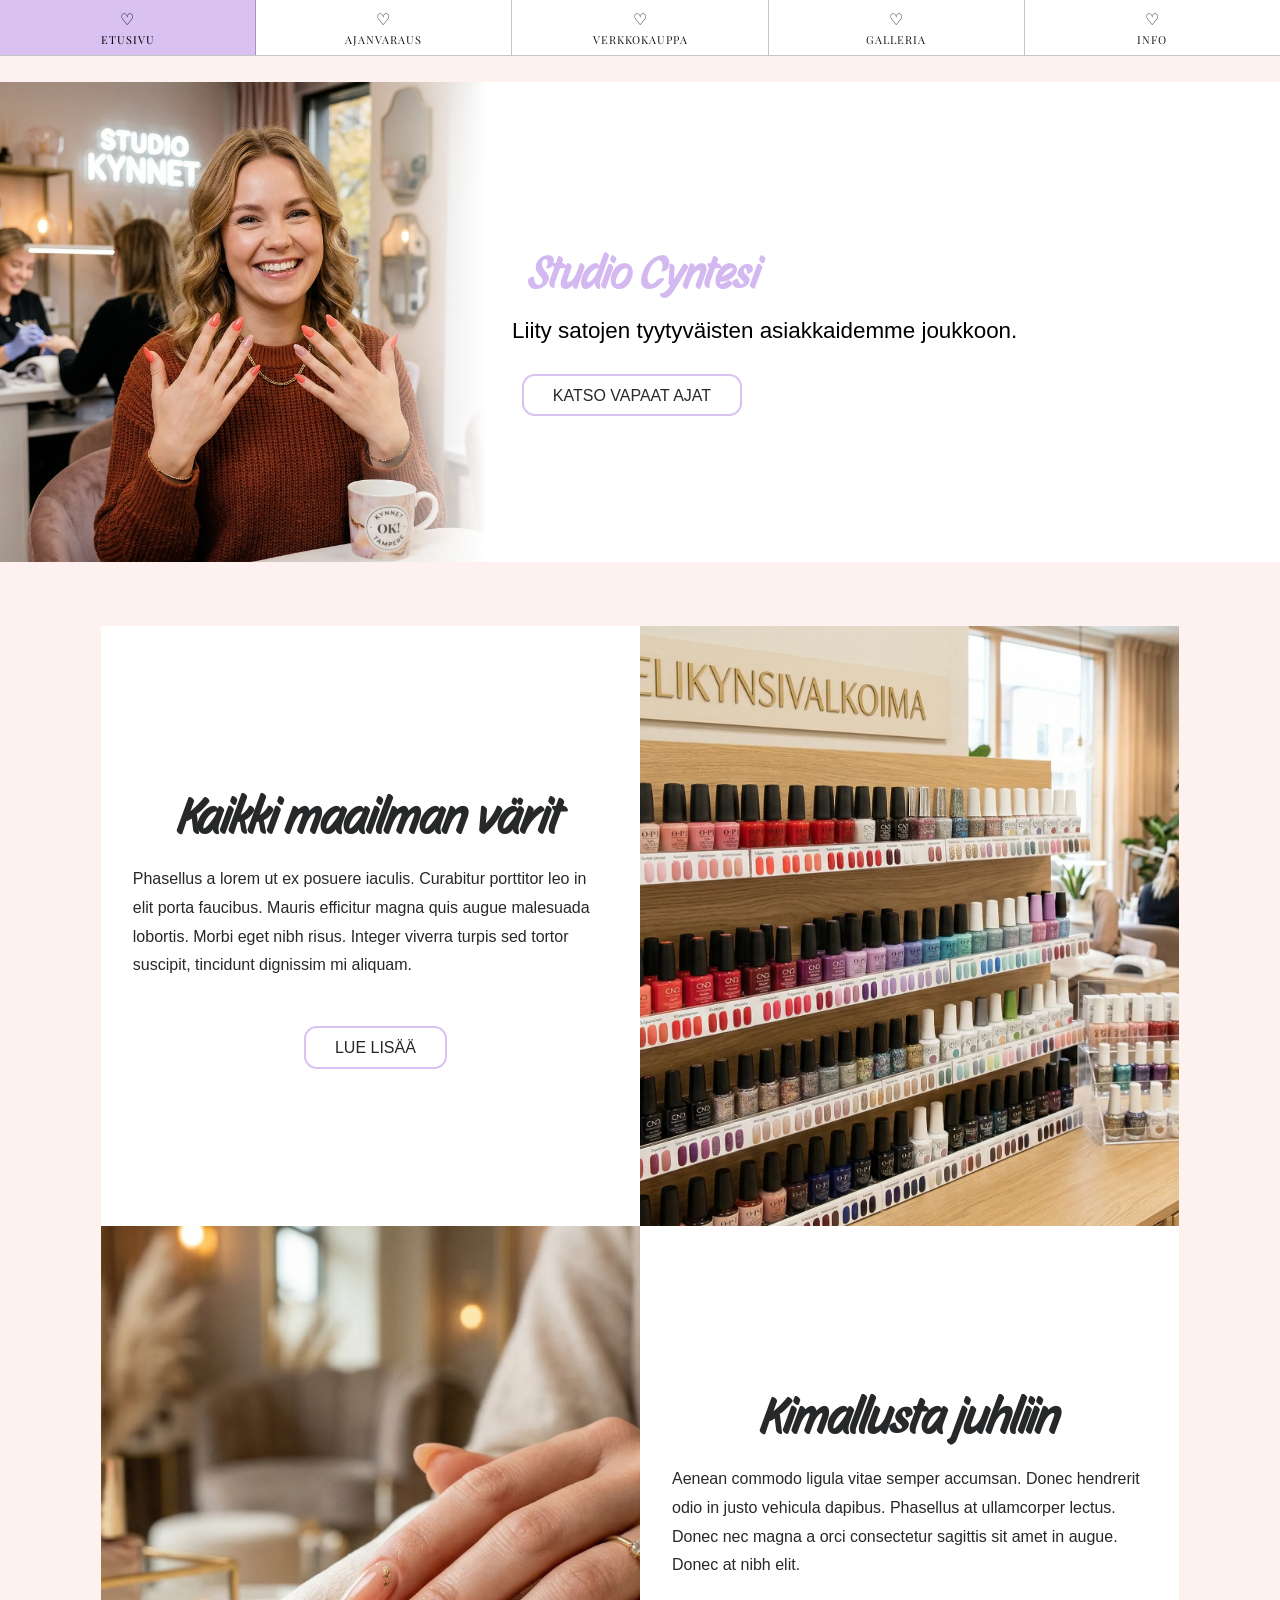
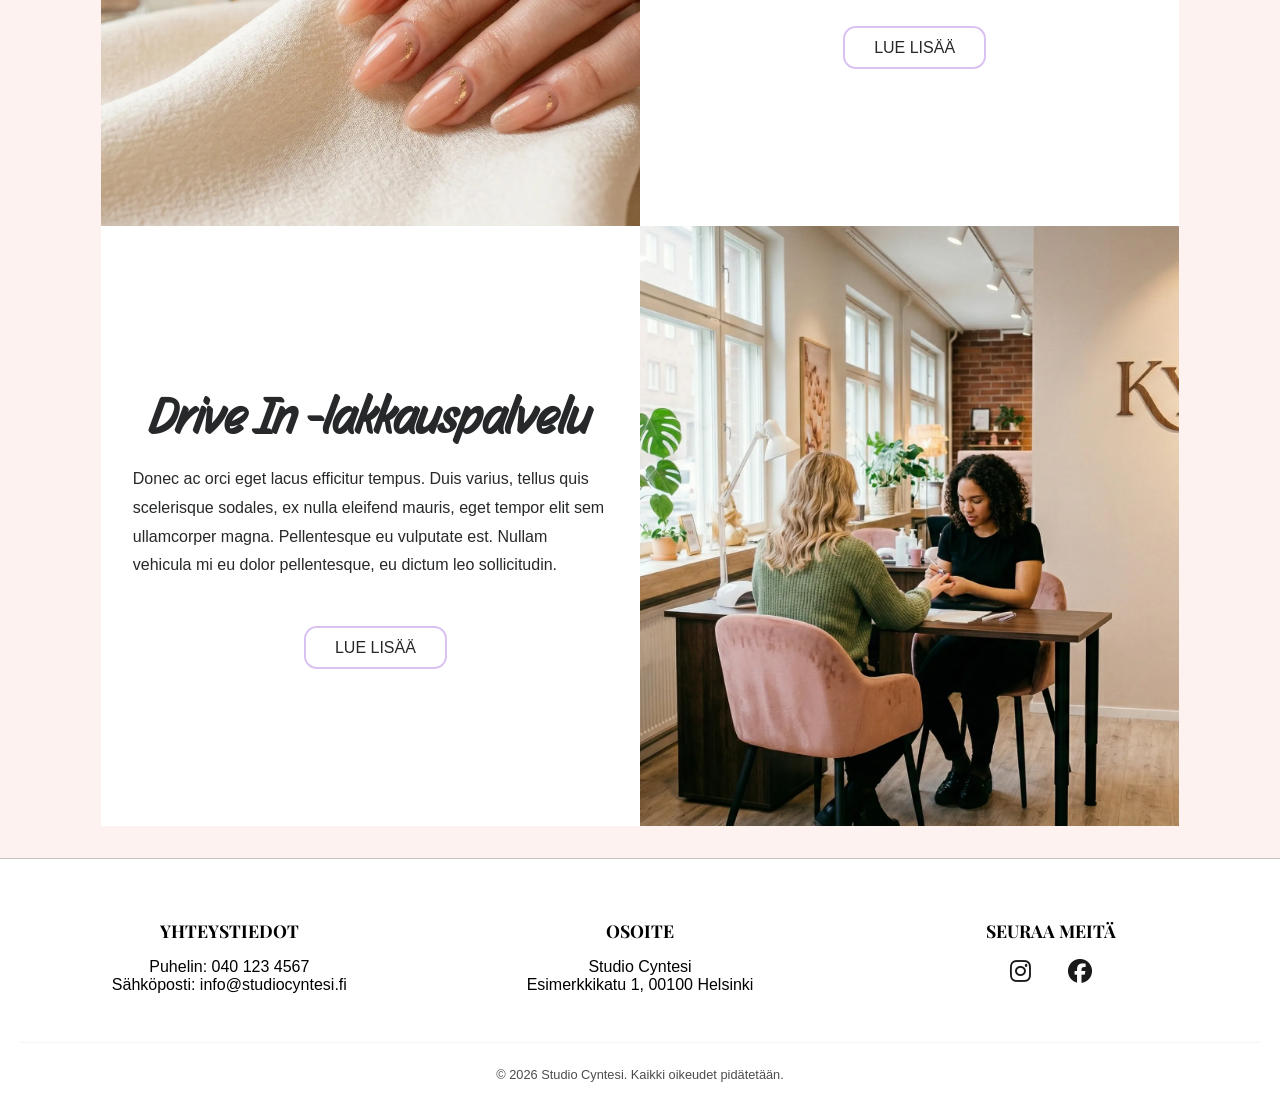
==== index.html @ 4a41b0d2 "Poistettu cta_nappi duplikaattina luelisaanapille" ====
<!DOCTYPE html>
<html lang="fi">
    <head>
        <meta charset="UTF-8">
        <meta name="viewport" content="width=device-width, initial-scale=1.0">
        <title>Title tähän</title>
        <meta name="description" content="Sisältökuvaus sivusta tähän hakukonetuloksia varten.">
        <link rel="stylesheet" href="CSS/Tyyli.css">
        <link rel="stylesheet" href="https://fonts.googleapis.com/css?family=Story+Script">
        <link href="https://fonts.googleapis.com/css2?family=Playfair+Display:wght@400;700&display=swap" rel="stylesheet">
        <link rel="stylesheet" href="https://cdnjs.cloudflare.com/ajax/libs/font-awesome/6.5.1/css/all.min.css">
    </head>

    <body>
        <header>
            <nav class="navbar">
                <a href="index.html" class="nav-item active">
                    <span class="icon">♡</span>
                    <span class="text">Etusivu</span>
                </a>
                <a href="HTML/ajanvaraus.html" class="nav-item">
                    <span class="icon">♡</span>
                    <span class="text">Ajanvaraus</span>
                </a>
                <a href="HTML/verkkokauppa.html" class="nav-item">
                    <span class="icon">♡</span>
                    <span class="text">Verkkokauppa</span>
                </a>
                <a href="HTML/galleria.html" class="nav-item">
                    <span class="icon">♡</span>
                    <span class="text">Galleria</span>
                </a>
                <a href="HTML/useinkysyttyä.html" class="nav-item">
                    <span class="icon">♡</span>
                    <span class="text">Info</span>
                </a>
            </nav>
        </header>

        <main>
            <section class="hero">
                <div class="hero_kuva">
                    <img src="Kuvat/Etusivu/testikuva.webp" alt="Kuvan tekstiselite tähän.">
                </div>
                <div class="hero_teksti">
                    <h1 class="h1_hero">Studio Cyntesi</h1>
                    <p class="p_hero">Liity satojen tyytyväisten asiakkaidemme joukkoon.</p>
                    <a href="#" class="luelisaa_nappi">Katso vapaat ajat</a>
                </div>
            </section>

            <div class="sisalto_kehys">
                <section class="ristikko">
                    <div class="ristikko_kuva">
                        <img src="Kuvat/Etusivu/testikuva3.webp" alt="Kuvan seliteteksti tähän.">
                    </div>
                    <div class="ristikko_teksti">
                        <h2 class="h2_ristikko">Kaikki maailman värit</h2>
                        <p class="p_ristikko">Phasellus a lorem ut ex posuere iaculis. Curabitur porttitor leo in elit porta faucibus.
                            Mauris efficitur magna quis augue malesuada lobortis. Morbi eget nibh risus.
                            Integer viverra turpis sed tortor suscipit, tincidunt dignissim mi aliquam.</p>
                        <a href="#" class="luelisaa_nappi">Lue lisää</a>
                    </div>
                    <div class="ristikko_kuva">
                        <img src="Kuvat/Etusivu/testikuva2.webp" alt="Kuvan seliteteksti tähän.">
                    </div>
                    <div class="ristikko_teksti">
                        <h2 class="h2_ristikko">Kimallusta juhliin</h2>
                        <p class="p_ristikko">Aenean commodo ligula vitae semper accumsan. Donec hendrerit odio in justo vehicula dapibus.
                            Phasellus at ullamcorper lectus. Donec nec magna a orci consectetur sagittis sit amet in augue. Donec at nibh elit.</p>
                        <a href="#" class="luelisaa_nappi">Lue lisää</a>
                    </div>
                    <div class="ristikko_kuva">
                        <img src="Kuvat/Etusivu/testikuva4.webp" alt="Kuvan seliteteksti tähän.">
                    </div>
                    <div class="ristikko_teksti">
                        <h2 class="h2_ristikko">Drive In -lakkauspalvelu</h2>
                        <p class="p_ristikko">Donec ac orci eget lacus efficitur tempus.
                            Duis varius, tellus quis scelerisque sodales, ex nulla eleifend mauris, eget tempor elit sem ullamcorper magna.
                            Pellentesque eu vulputate est. Nullam vehicula mi eu dolor pellentesque, eu dictum leo sollicitudin.</p>
                        <a href="#" class="luelisaa_nappi">Lue lisää</a>
                    </div>
                </section>
            </div>
        </main>

            <footer>
                    <div class="footer-container">
                <div class="footer-section">
                    <h3>Yhteystiedot</h3>
                    <p>Puhelin: 040 123 4567</p>
                    <p>Sähköposti: info@studiocyntesi.fi</p>
                </div>
        
                <div class="footer-section">
                    <h3>Osoite</h3>
                    <p>Studio Cyntesi</p>
                    <p>Esimerkkikatu 1, 00100 Helsinki</p>
                </div>

                <div class="footer-section">
                    <h3>Seuraa meitä</h3>
                    <div class="social-links">
    <a href="#" target="_blank" aria-label="Instagram">
        <i class="fa-brands fa-instagram"></i>
    </a>
    <a href="#" target="_blank" aria-label="Facebook">
        <i class="fa-brands fa-facebook"></i>
    </a>
</div>
                </div>
            </div>

            <div class="footer-bottom">
                <p>&copy; 2026 Studio Cyntesi. Kaikki oikeudet pidätetään.</p>
           </div>
            
        </footer>
    </body>
</html>
---- CSS/Tyyli.css ----
* {
    margin: 0;
    padding: 0;
    box-sizing: border-box;
}

body {
    display: grid;
    grid-template-columns: 1fr;
    grid-template-rows: auto 1fr auto;
    grid-template-areas:
        "header"
        "main"
        "footer";
    min-height: 100vh;
    font-family: 'Montserrat', sans-serif; /* Perusfontti */
    background-color: var(--taustavari);
    padding-top: 50px;
}

header {
    grid-area: header;
    position: fixed;
    top: 0;
    left: 0;
    width: 100%;
    z-index: 1000;
}

a {
    text-decoration: none; 
    color: inherit;        
}


/*  ############### NAVBAR ############## */

.navbar {
    display: flex;          
    width: 100%;            
    background-color: #fff; /*tausta ehkä valkoseks että korostuu violetti?*/
    border-bottom: 1px solid #0000003b;
}

.nav-item {
    flex: 1;                /* jokaine lohko yhtä leveä */
    display: flex;
    flex-direction: column; 
    align-items: center;
    justify-content: center;
    padding: 8px 0; /* pienennetty paddingia 15->8 */
    text-decoration: none;
    color: var(--tekstivari);
    border-right: 1px solid #0000003b; /* pystyviiva */
    font-family: 'Playfair Display', serif; /* fontti */
    text-transform: uppercase;
    font-size: 11px; /* pienee fontti 12->11 */
    letter-spacing: 1px;
    transition: 0.3s;
}

.nav-item:last-child {
    border-right: none;
}

/* Aktiivi tila (violetti blokki) */
.nav-item.active {
    background-color: #d4b9f0e1;
    color: #000;
}

.nav-item .icon {
    font-size: 16px; /* 18->16 */
    margin-bottom: 3px; /* 5->3 */
}

/* Hover-efekti hiirelle tummempi väri */
.nav-item:hover:not(.active) {
    background-color: var(--hover-vari);
    letter-spacing: 2px;
}
/* Klikkausefekti */
.nav-item:active {
    transform: scale(0.98);    
}

/* ############ NAVBARIN CSS PÄÄTTYY */


/* --- YLEISET --- */
:root {
  --taustavari: #FDF2F0;
  --tekstivari: #1A1A1A;
  --korostus: #FFC0CB;
  --asiakas-violetti: #D4B9F0; /* Valitun kohdan väri */
  --asiakas-pinkki: #F274D1;   /* pinkki värikoodi */
  --hover-vari: #f5e1de;
}

main {
    grid-area: main;
    display: grid;
    grid-template-columns: 1fr min(35rem, 100%) 1fr;
    justify-items: center;
}

.hero {
    grid-column: 1 / -1;
    width: 100%;
    display: flex;
    align-items: stretch;
    justify-content: center;
    background-color: white;
    margin-top: 2rem;
    margin-bottom: 2rem;
    min-height: 30rem;
}

.hero_kuva {
    width: 40%;
}

.hero_kuva img {
    width: 100%;
    height: 100%;
    object-fit: cover;
    display: block;
    -webkit-mask-image: linear-gradient(to right, black 70%, transparent 95%);
    mask-image: linear-gradient(to right, black 70%, transparent 95%);
}

.hero_teksti {
    display: flex;
    flex-direction: column;
    justify-content: center;
    align-items: flex-start;
    width: 60%;
}

.h1_hero {
    font-family: "Story Script", sans-serif;
    padding: 1rem;
    font-size: 2.8rem;
    color: #D4B9F0;
}

.p_hero {
    font-family: 'Inter', sans-serif;
    font-size: 1.4rem;
}

.sisalto_kehys {
    grid-column: 2;
    padding: 2rem 1.3rem;
}

.ristikko {
    display: grid;
    grid-template-columns: 1fr;
    grid-auto-rows: auto;
    min-height: 100vh;
}

.ristikko_kuva {
    flex: 1;
    position: relative;
    overflow: hidden;
    height: 300px;
}

.ristikko_kuva img {
    position: absolute;
    width: 100%;
    height: 100%;
    object-fit: cover;
}

.ristikko_teksti {
    display: flex;
    flex-direction: column;  
    justify-content: center;  
    align-items: center;
    background-color: white;
    color: rgb(38, 40, 41);
    padding: 2rem;
    gap: 1rem;
    height: auto;
    min-height: 200px;
    margin-bottom: 3rem;
}

.ristikko_teksti:last-child {
    margin-bottom: 0;
}

.luelisaa_nappi {
    position: relative;
    display: inline-block;
    padding-left: 1.8rem;
    padding-right: 1.8rem;
    padding-top: 0.7rem;
    padding-bottom: 0.6rem;
    font-family: 'Inter', sans-serif;
    font-size: 1rem;
    color: rgb(38, 40, 41);
    text-decoration: none;
    text-transform: uppercase;
    border: 2px solid #d4b9f0e1;
    background: transparent;
    overflow: hidden;
    transition: color 0.4s ease;
    z-index: 1;
    margin-top: 30px;
    margin-left: 10px;
    max-width: 100%;     
    text-align: center;    
    box-sizing: border-box;
    border-radius: 0.8rem;
}

.luelisaa_nappi::before {
    content: '';
    position: absolute;
    top: 0;
    left: -100%;  
    width: 100%;
    height: 100%;
    background-color: #d4b9f0e1;
    transition: left 0.4s ease;
    z-index: -1;
}

.luelisaa_nappi:hover {
    color: #fff;
}

.luelisaa_nappi:hover::before {
    left: 0;
}

.h2_ristikko {
    font-family: "Story Script", sans-serif;
    font-size: 3.2rem;
    text-align: center;
}

.p_ristikko {
    font-family: "Inter", sans-serif;
    line-height: 1.8rem;
}
/* FOOTERI */
footer {
    grid-area: footer;
    width: 100%;
    background-color: #fff;
    padding: 60px 20px 20px;
    border-top: 1px solid #0000003b;
}

.footer-container {
    display: flex;
    justify-content: space-around;
    max-width: 1200px;
    margin: 0 auto;
    flex-wrap: wrap;
    gap: 2rem;
    text-align: center;
}

.footer-section {
    flex: 1;
    min-width: 200px;
}

.footer-section h3 {
    font-family: 'Playfair Display', serif;
    margin-bottom: 1rem;
    font-size: 1.1rem;
    text-transform: uppercase;
}

.social-links a {
    margin: 0 15px;
    font-size: 1.5rem;
    color: var(--tekstivari);
    text-decoration: none;
    transition: all 0.3s ease;
}

.social-links a:hover {
    color: var(--asiakas-pinkki); 
    transform: translateY(-3px);  
}

.footer-bottom {
    text-align: center;
    margin-top: 3rem;
    padding-top: 1.5rem;
    border-top: 1px solid rgba(0,0,0,0.05);
    font-size: 0.8rem;
    opacity: 0.7;
}   
/* FOOTERI PÄÄTTYY */
@media (min-width: 750px) {

    main {
        grid-template-columns: 1fr min(70rem, 100%) 1fr;
    }

    .ristikko {
        display: grid;
        grid-template-columns: 1fr 1fr;
        grid-auto-rows: minmax(500px, auto);
    }

    .ristikko_kuva {
        height: auto;
    }

    .ristikko_teksti {
        height: 100%;
        margin-bottom: 0;
    }

    .ristikko div:nth-child(1) { order: 2; } 
    .ristikko div:nth-child(2) { order: 1; }

    .ristikko div:nth-child(3) { order: 3; } 
    .ristikko div:nth-child(4) { order: 4; }

    .ristikko div:nth-child(5) { order: 6; }
    .ristikko div:nth-child(6) { order: 5; }
}

@media (min-width: 1150px) {

    .ristikko {
        grid-auto-rows: minmax(600px, auto);
    }
}

@media (min-width: 1500px) {

    .hero {
        width: 90%;
        border-radius: 0.8rem;
    }

    .hero_kuva img {
        border-radius: 0.8rem;
    }
}
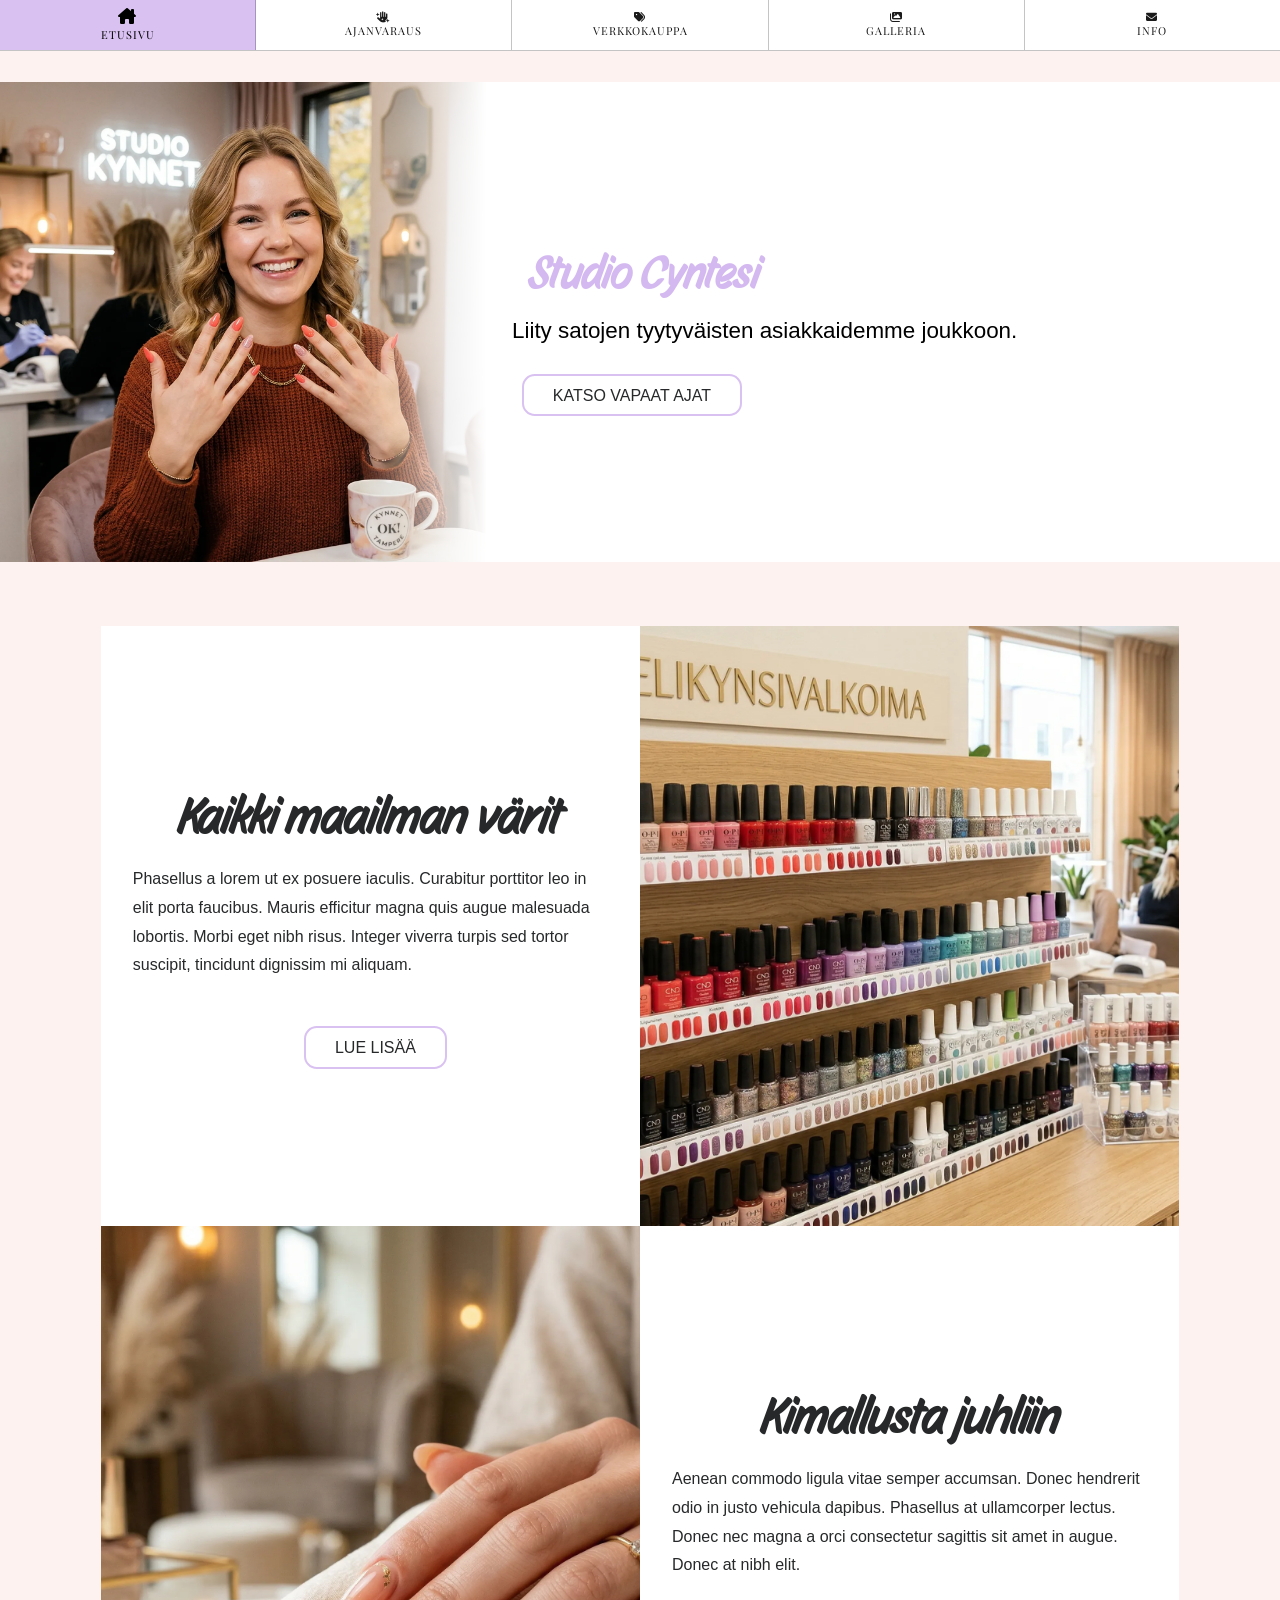
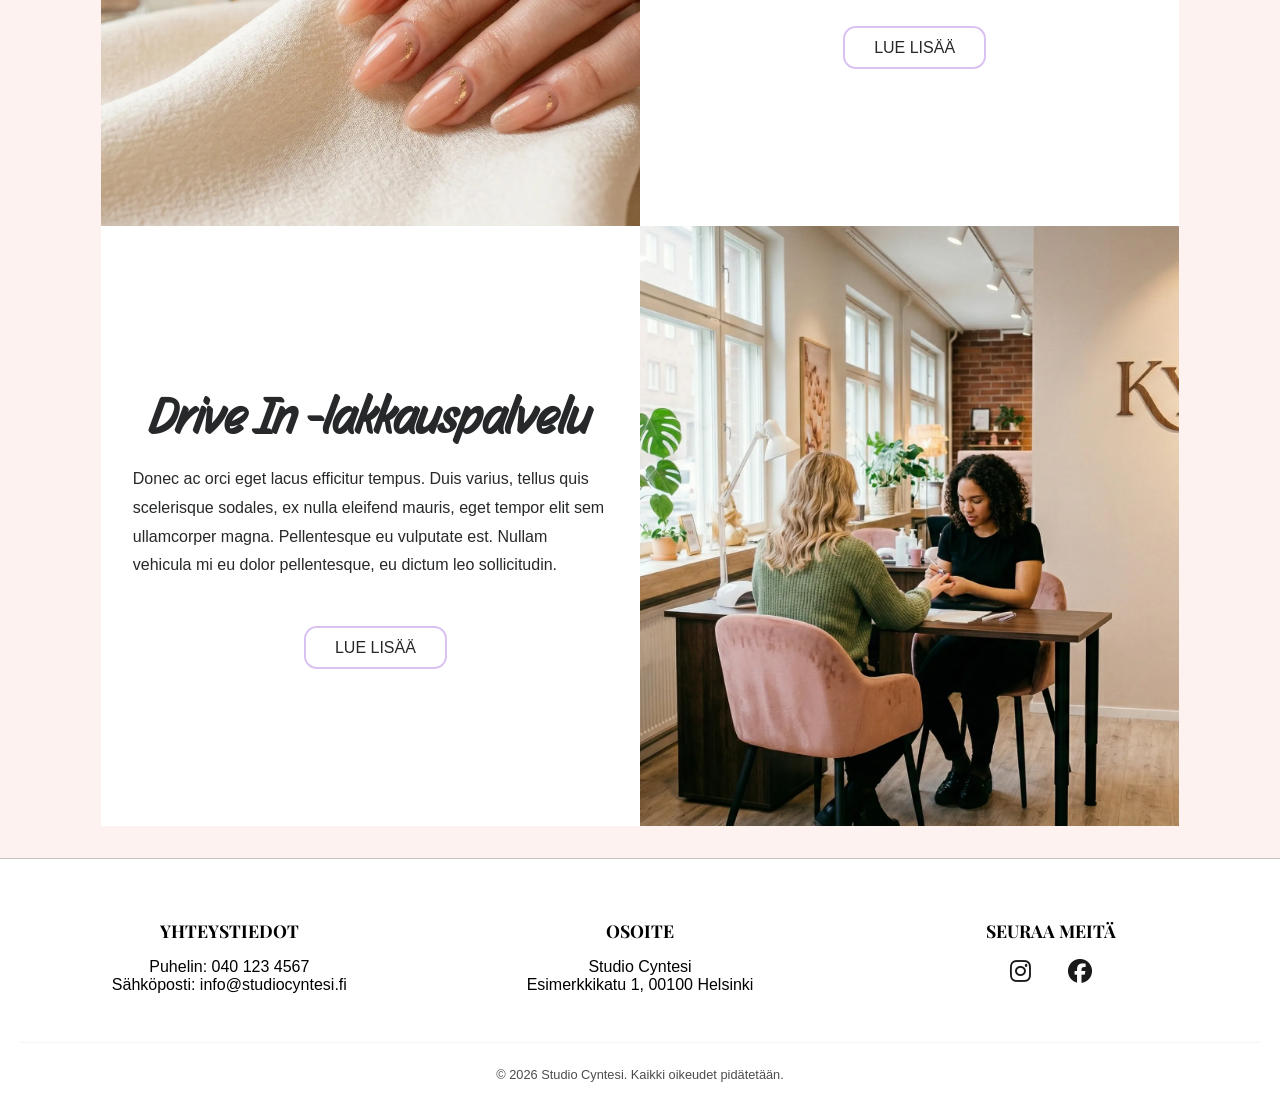
==== commit da57059e: "Navbariin uudet kuvat Haettu font-awesomesta kuvaavammat ikonit navbariin" ====
--- a/index.html
+++ b/index.html
@@ -15,23 +15,23 @@
         <header>
             <nav class="navbar">
                 <a href="index.html" class="nav-item active">
-                    <span class="icon">♡</span>
+                    <i class="fa-solid fa-house-chimney icon"></i>
                     <span class="text">Etusivu</span>
                 </a>
                 <a href="HTML/ajanvaraus.html" class="nav-item">
-                    <span class="icon">♡</span>
+                    <i class="fa-solid fa-hand-sparkles"></i>
                     <span class="text">Ajanvaraus</span>
                 </a>
                 <a href="HTML/verkkokauppa.html" class="nav-item">
-                    <span class="icon">♡</span>
+                    <i class="fa-solid fa-tags"></i>
                     <span class="text">Verkkokauppa</span>
                 </a>
                 <a href="HTML/galleria.html" class="nav-item">
-                    <span class="icon">♡</span>
+                    <i class="fa-solid fa-images"></i>
                     <span class="text">Galleria</span>
                 </a>
                 <a href="HTML/useinkysyttyä.html" class="nav-item">
-                    <span class="icon">♡</span>
+                    <i class="fa-solid fa-envelope"></i>
                     <span class="text">Info</span>
                 </a>
             </nav>
@@ -45,7 +45,7 @@
                 <div class="hero_teksti">
                     <h1 class="h1_hero">Studio Cyntesi</h1>
                     <p class="p_hero">Liity satojen tyytyväisten asiakkaidemme joukkoon.</p>
-                    <a href="#" class="luelisaa_nappi">Katso vapaat ajat</a>
+                    <a href="HTML/ajanvaraus.html" class="luelisaa_nappi">Katso vapaat ajat</a>
                 </div>
             </section>
 
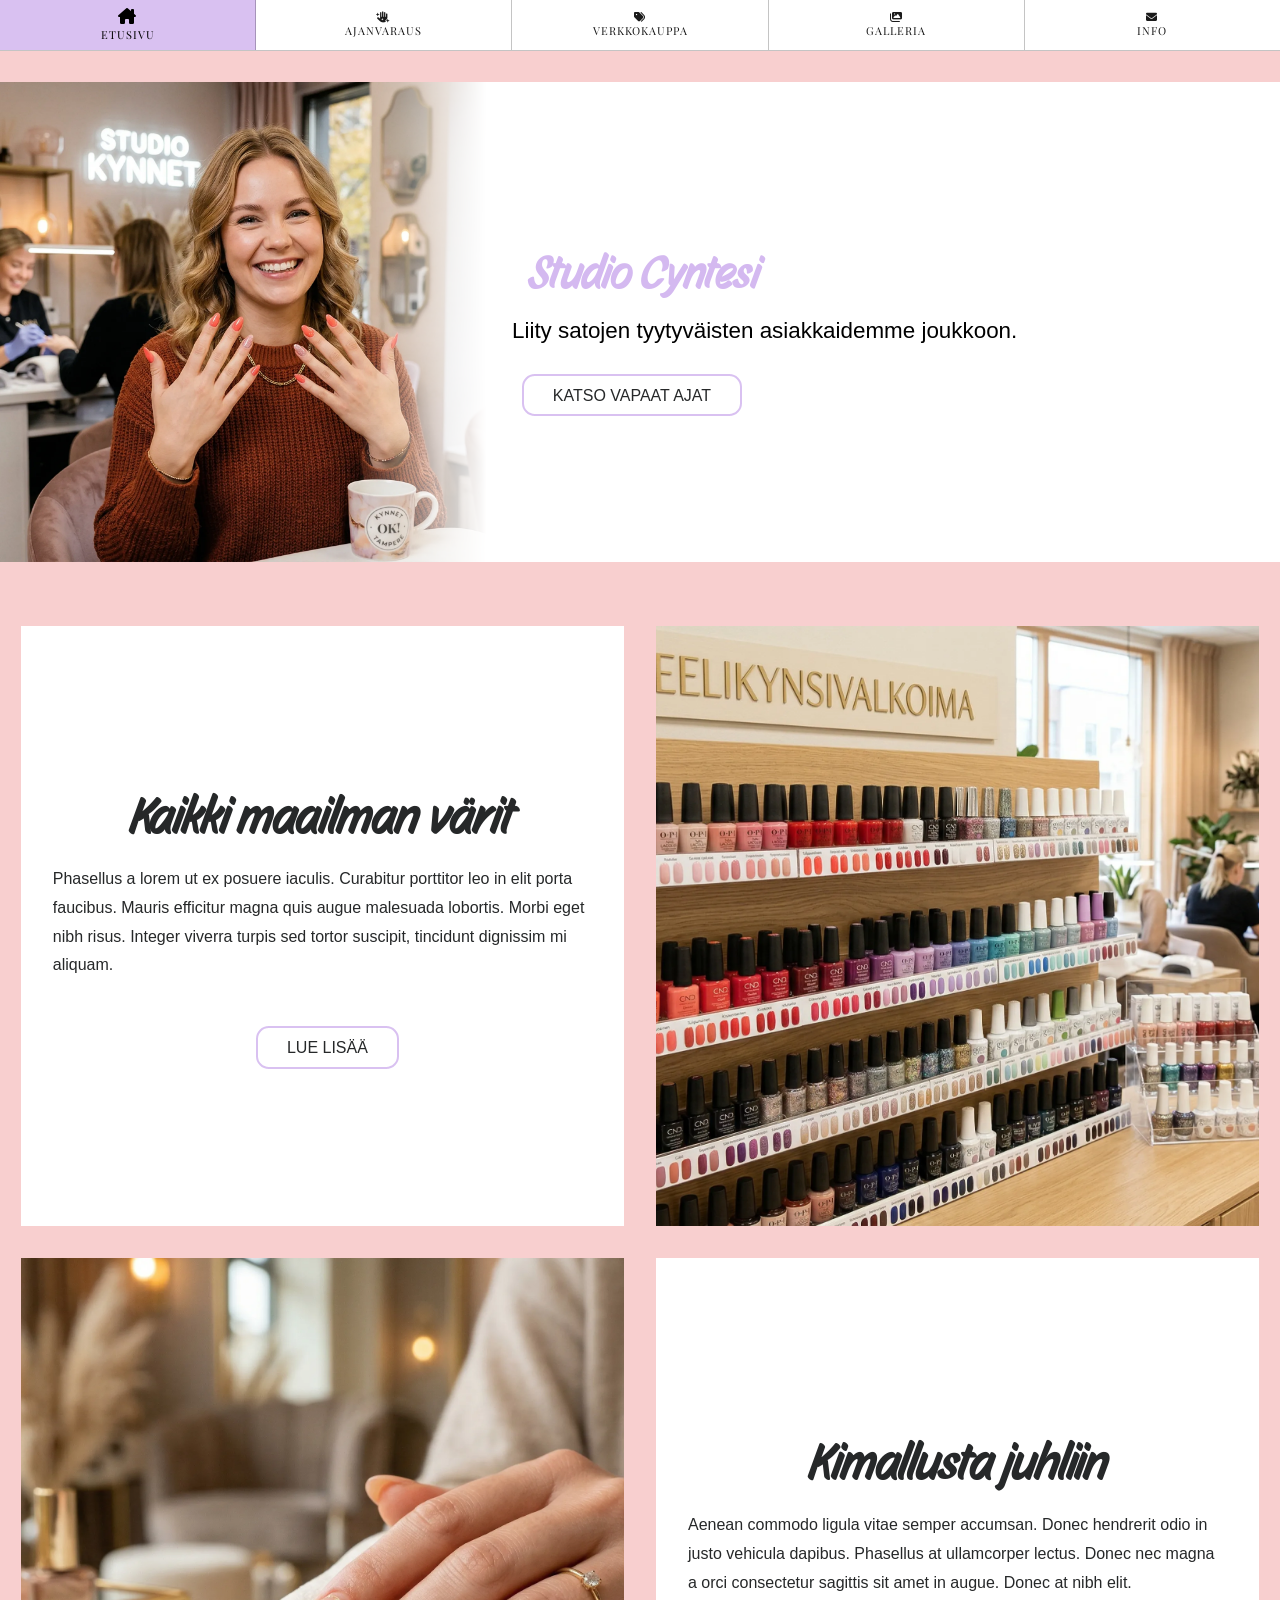
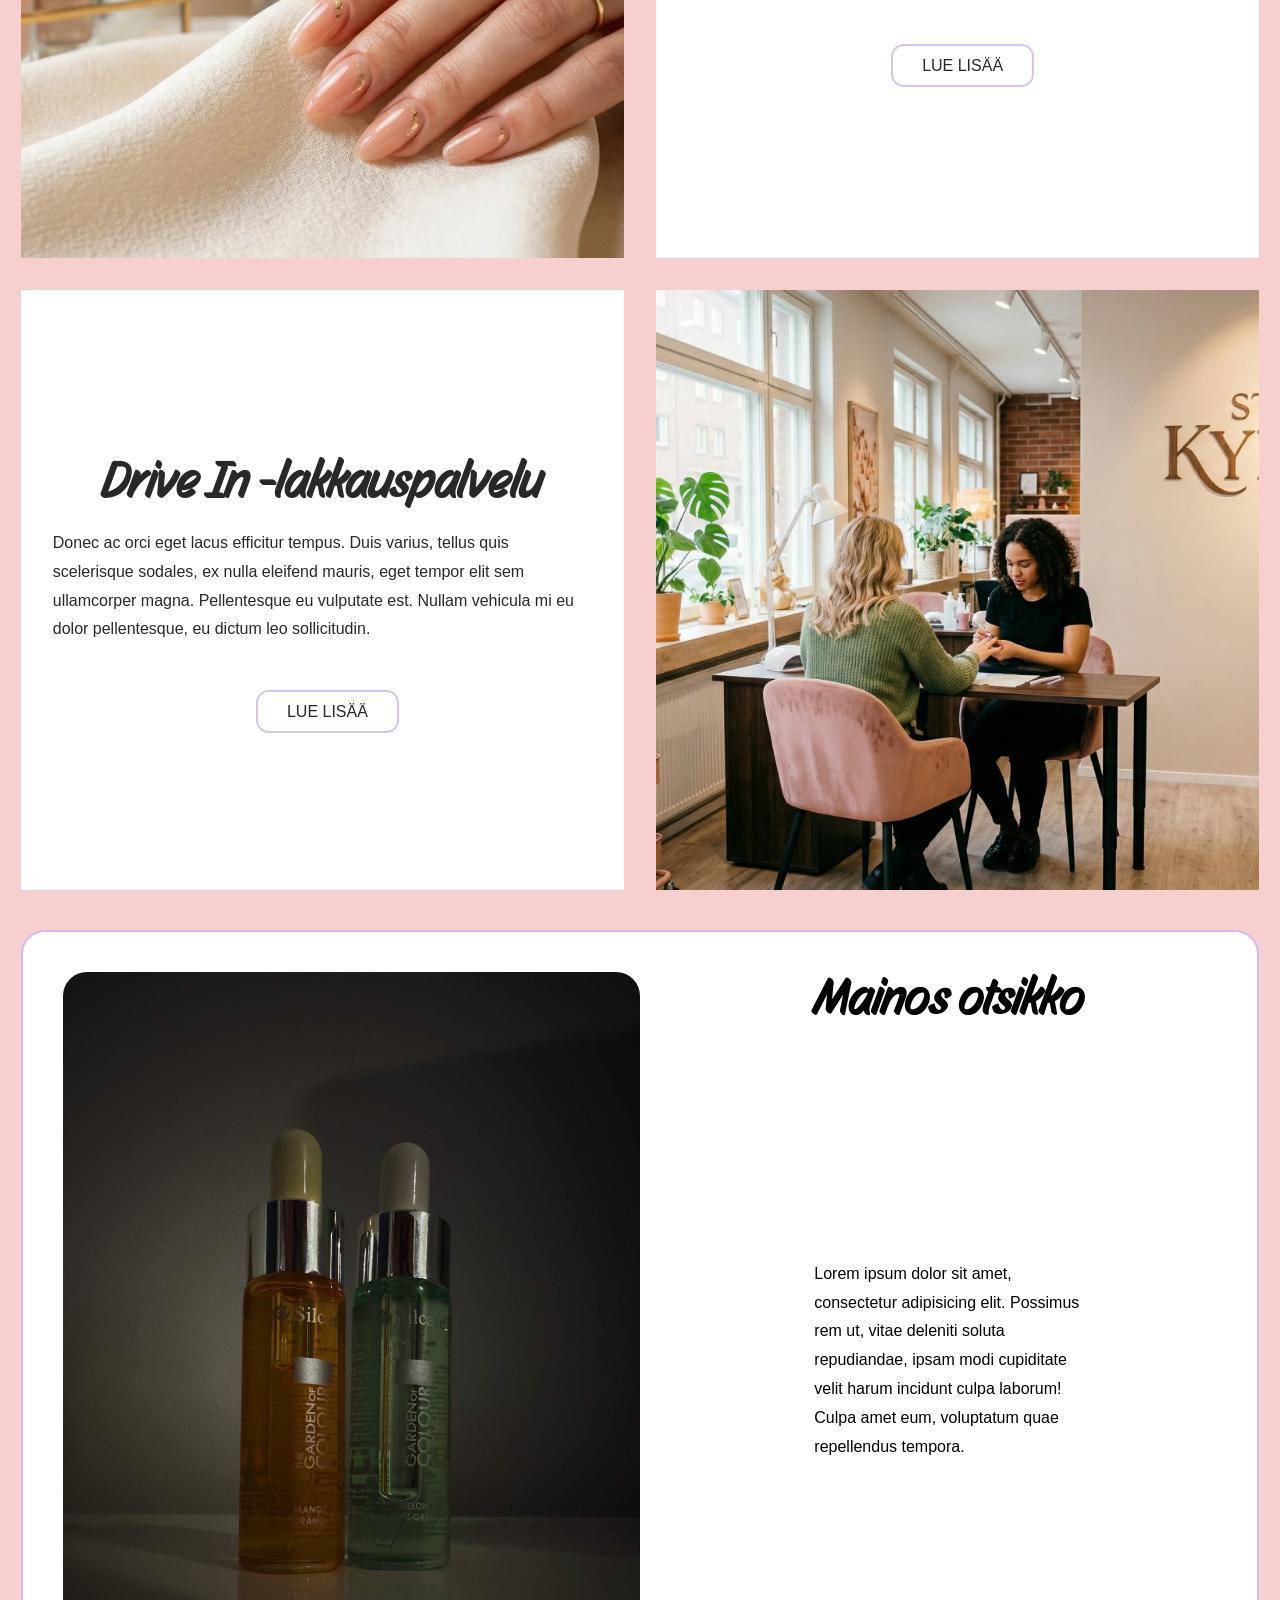
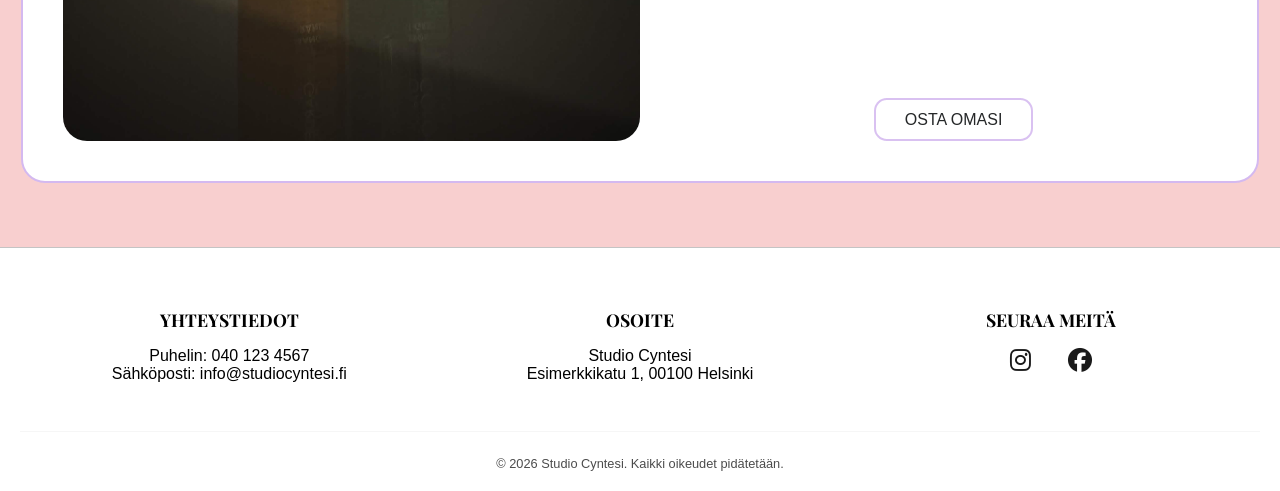
==== commit 8a0ae3ea: "Etusivun mainos alue tehty" ====
--- a/index.html
+++ b/index.html
@@ -81,6 +81,17 @@
                         <a href="#" class="luelisaa_nappi">Lue lisää</a>
                     </div>
                 </section>
+                <section class="mainos"></section>
+                <div class="mainos_kehys">
+                    <img class="mainos_kuva" src="Kuvat/Etusivu/Kynsiöljy.jpg" alt="Tarjouksessa oleva kynsiöljy">
+                    <section class="mainos_tekstit">
+                        <h2>Mainos otsikko</h2>
+                        <p>Lorem ipsum dolor sit amet, consectetur adipisicing elit. Possimus rem ut,
+                            vitae deleniti soluta repudiandae, ipsam modi cupiditate velit harum incidunt culpa laborum!
+                            Culpa amet eum, voluptatum quae repellendus tempora.</p>
+                        <button class="luelisaa_nappi">Osta omasi</button>
+                    </section>
+                </div>
             </div>
         </main>
 
--- a/CSS/Tyyli.css
+++ b/CSS/Tyyli.css
@@ -89,7 +89,7 @@
 
 /* --- YLEISET --- */
 :root {
-  --taustavari: #FDF2F0;
+  --taustavari: #f8cfcf;
   --tekstivari: #1A1A1A;
   --korostus: #FFC0CB;
   --asiakas-violetti: #D4B9F0; /* Valitun kohdan väri */
@@ -103,6 +103,9 @@
     grid-template-columns: 1fr min(35rem, 100%) 1fr;
     justify-items: center;
 }
+
+
+/* HERO osa alkaa*/
 
 .hero {
     grid-column: 1 / -1;
@@ -149,6 +152,8 @@
     font-size: 1.4rem;
 }
 
+/* HERO osa päättyy*/
+
 .sisalto_kehys {
     grid-column: 2;
     padding: 2rem 1.3rem;
@@ -158,7 +163,7 @@
     display: grid;
     grid-template-columns: 1fr;
     grid-auto-rows: auto;
-    min-height: 100vh;
+    /* min-height: 100vh; Onko tämä pakollinen? vastaus: Taitaa olla tarpeeton tuossa kohtaa :)*/
 }
 
 .ristikko_kuva {
@@ -248,6 +253,148 @@
     font-family: "Inter", sans-serif;
     line-height: 1.8rem;
 }
+
+/* Mainos osa päättyy*/
+.mainos{
+    padding: 20px;
+}
+.mainos_kehys{
+    display: flex;
+    flex-direction: row;
+    gap: 40px;
+    background-color: white;
+    padding: 40px;
+    border-radius: 24px;
+    border: 2px solid var(--asiakas-violetti);
+}
+
+.mainos_kuva{
+    height: 50%;
+    width: 50%;
+    border-radius: 24px;
+}
+
+.mainos_tekstit{
+    display: flex;
+    flex-direction: column;
+    align-items: center;
+
+}
+.mainos_tekstit h2{
+    margin-top: 0;
+    margin-bottom: 20px;
+    font-family: "Story Script", sans-serif;
+    font-size: 3.2rem;
+    line-height: 3.2rem;
+
+}
+.mainos_tekstit p{
+    margin-top: auto;
+    margin-bottom: 20px;
+    width: 50%; 
+    min-width: 250px;
+    font-family: "Inter", sans-serif;
+    line-height: 1.8rem;
+
+}
+.mainos_tekstit button{
+    margin-top: auto;
+}
+/* Mainos osa päättyy*/
+
+/* Galleria alkaa */
+
+.galleria_kortit {
+    display: grid;
+    gap: 1.5rem;
+    text-align: center;
+    grid-template-columns: repeat(1, 1fr);
+}
+
+.galleria_kortti{
+    display: flex;
+    flex-direction: column;
+    align-items: center;
+    padding:  20px;
+    border-radius: 24px;
+    border: 4px solid var(--asiakas-violetti);
+    background-color: var(--korostus);
+
+}
+
+.galleria_kortti_kuva{
+    width: 100%;
+    height: 100%; 
+    border-radius: 12px;
+}
+.galleria_kortti_valiviiva{
+    width: 60%;
+    border: none;
+    border-top: 2px solid #000;
+    margin: 20px 0;
+}
+
+.galleria_kortti_otsikko {
+    margin: 0;
+    font-size: 16px;
+    font-weight: 800;
+    text-align: center;
+    color: #000;
+}
+/* Galleria päättyy */
+
+/* Verkkokauppa alkaa */
+
+.verkkokauppa_kortit {
+    display: grid;
+    gap: 2rem;
+    grid-template-columns: repeat(1, 1fr);
+}
+
+.verkkokauppa_kortti{
+    display: flex;
+    flex-direction: column;
+    padding:  20px;
+    border-radius: 24px;
+    border: 4px solid var(--asiakas-violetti);
+    background-color: var(--korostus);
+}
+.verkkokauppa_vaaka{
+    display: flex;
+    flex-direction: row;
+}
+.verkkokauppa_kuva{
+    width: 45%;
+    height: 100%;
+    border-radius: 12px;
+}
+.verkkokauppa_jakoviiva{
+    width: 2px;
+    background-color: #333; 
+    margin: 0 20px;
+    flex-shrink:0;
+    height:60%;
+    align-self: center;
+
+}
+.verkkokauppa_tuotekuvaus{
+    display: flex;
+    flex-direction: column;
+    align-items: center;
+    justify-content: center;
+}
+.verkkokauppa_tuotekuvaus h2 {
+    margin-bottom: 10px; /* Tilaa otsikoiden alle */
+}
+.verkkokauppa_tuotekuvaus h3 {
+    margin-bottom: 20px; /* Tilaa otsikoiden alle */
+}
+.verkkokauppa_tuotekuvaus p {
+    margin-top: 5px; /* Hienosäätöä tekstin yläpuolelle */
+}
+/* Verkkokauppa päättyy */
+
+
 /* FOOTERI */
 footer {
     grid-area: footer;
@@ -255,6 +402,7 @@
     background-color: #fff;
     padding: 60px 20px 20px;
     border-top: 1px solid #0000003b;
+    margin-top: 2rem;
 }
 
 .footer-container {
@@ -301,16 +449,19 @@
     opacity: 0.7;
 }   
 /* FOOTERI PÄÄTTYY */
+
+
 @media (min-width: 750px) {
 
     main {
-        grid-template-columns: 1fr min(70rem, 100%) 1fr;
+        grid-template-columns: 1fr min(80rem, 100%) 1fr;
     }
 
     .ristikko {
         display: grid;
         grid-template-columns: 1fr 1fr;
         grid-auto-rows: minmax(500px, auto);
+        gap: 2rem;
     }
 
     .ristikko_kuva {
@@ -330,12 +481,24 @@
 
     .ristikko div:nth-child(5) { order: 6; }
     .ristikko div:nth-child(6) { order: 5; }
+
+    .galleria_kortit {
+        grid-template-columns: repeat(2, 1fr);
+    }
+
+    .verkkokauppa_kortit {
+        grid-template-columns: repeat(2, 1fr);
+    }
 }
 
 @media (min-width: 1150px) {
 
     .ristikko {
         grid-auto-rows: minmax(600px, auto);
+    }
+
+    .galleria_kortit {
+        grid-template-columns: repeat(3, 1fr);
     }
 }
 
@@ -350,3 +513,164 @@
         border-radius: 0.8rem;
     }
 }
+
+
+/* ajanvaraussivu alkaa */
+
+.hero-booking, .saannot-osio, .hinnasto-wrapper {
+    grid-column: 1 / -1; 
+    width: 100%;
+    display: flex;
+    flex-direction: column;
+    align-items: center;
+    margin-top: 3rem;
+}
+
+/* sääntöosio */
+.saannot-container {
+    display: flex; 
+    justify-content: center;
+    align-items: stretch;
+    gap: 2rem;
+    max-width: 1100px;
+    width: 90%;
+    margin: 2rem auto;
+    background: white;
+    padding: 3rem;
+    border-radius: 1rem;
+    box-shadow: 0 5px 15px rgba(0,0,0,0.05);
+}
+
+.saanto-sarake {
+    flex: 1;
+    text-align: center;
+}
+
+.saanto-sarake h3 {
+    font-family: 'Playfair Display', serif;
+    margin-bottom: 1rem;
+    color: var(--tekstivari);
+}
+
+/* pystytolpat sääntöihin */
+.pystyviiva {
+    width: 1px;
+    background-color: rgba(0, 0, 0, 0.1);
+    margin: 0 10px;
+}
+
+.hero-booking-card {
+    display: flex;
+    background: white;
+    max-width: 1100px;
+    width: 90%;
+    border-radius: 1rem;
+    overflow: hidden;
+    box-shadow: 0 10px 30px rgba(0,0,0,0.05);
+}
+
+.hero-booking-image {
+    flex: 1;
+    min-height: 400px;
+}
+
+.hero-booking-image img {
+    width: 100%;
+    height: 100%;
+    object-fit: cover;
+}
+
+.hero-booking-text {
+    flex: 1.2;
+    padding: 4rem;
+    display: flex;
+    flex-direction: column;
+    justify-content: center;
+    text-align: left;
+}
+
+.hero-booking-text h1 {
+    font-family: 'Playfair Display', serif;
+    font-size: 3rem;
+    margin-bottom: 1.5rem;
+}
+
+/* hinnaston lisäys*/
+
+.hinnasto_sektio, .saannot_osio_uusi {
+    grid-column: 1 / -1;
+    width: 100%;
+    display: flex;
+    flex-direction: column;
+    align-items: center;
+    padding: 2rem 0;
+}
+
+/* hinnasto */
+.hinnasto_container {
+    display: flex;
+    background-color: #fff;
+    width: 90%;
+    max-width: 1100px;
+    border-radius: 20px;
+    overflow: hidden;
+    box-shadow: 0 10px 30px rgba(0,0,0,0.05);
+}
+
+.hinnasto_kuva_box {
+    flex: 1;
+    line-height: 0;
+}
+
+.fade_kuva {
+    width: 100%;
+    height: 100%;
+    object-fit: cover;
+    -webkit-mask-image: linear-gradient(to right, black 70%, transparent 100%);
+    mask-image: linear-gradient(to right, black 70%, transparent 100%);
+}
+
+.hinnasto_lista_box {
+    flex: 1.2;
+    padding: 60px 40px;
+    background-color: white; /* Pehmeä nude */
+    display: flex;
+    flex-direction: column;
+    justify-content: center;
+}
+
+.hinnasto_sub {
+    font-family: 'Playfair Display', serif;
+    font-style: italic;
+    color: #bc8e70;
+    text-align: center;
+    margin-bottom: 5px;
+}
+
+/* pisterivit hinnastoon */
+.hinnasto_rivi {
+    display: flex;
+    align-items: flex-end;
+    margin-bottom: 20px;
+}
+
+.hinnasto_pisteet {
+    flex-grow: 1;
+    border-bottom: 2px dotted #ccc;
+    margin: 0 15px 5px;
+}
+
+.hinnasto_nappi {
+    align-self: center;
+    background-color: var(--asiakas-violetti);
+    color: black;
+    padding: 12px 35px;
+    text-decoration: none;
+    text-transform: uppercase;
+    font-size: 0.8rem;
+    margin-top: 20px;
+    border-radius: 5px;
+    transition: 0.3s;
+}
+
+/* ajanvaraussivu päättyy */
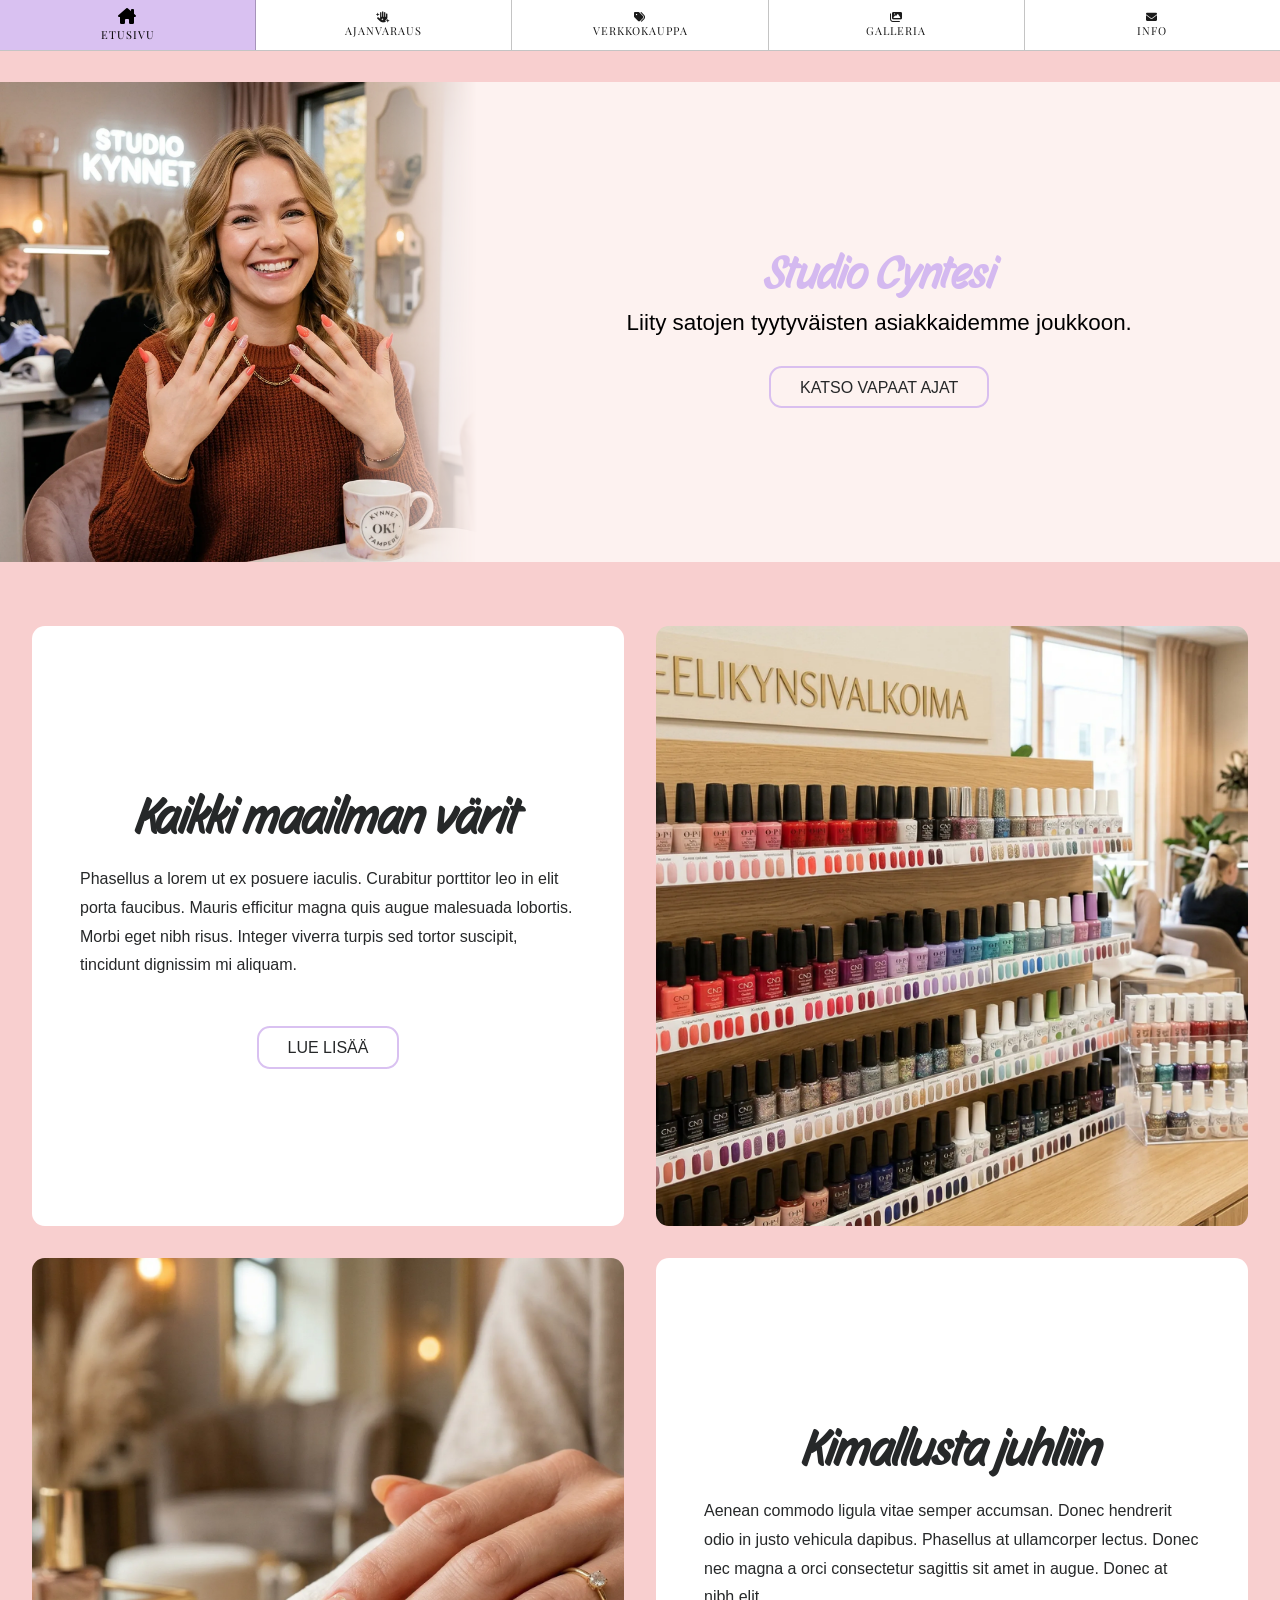
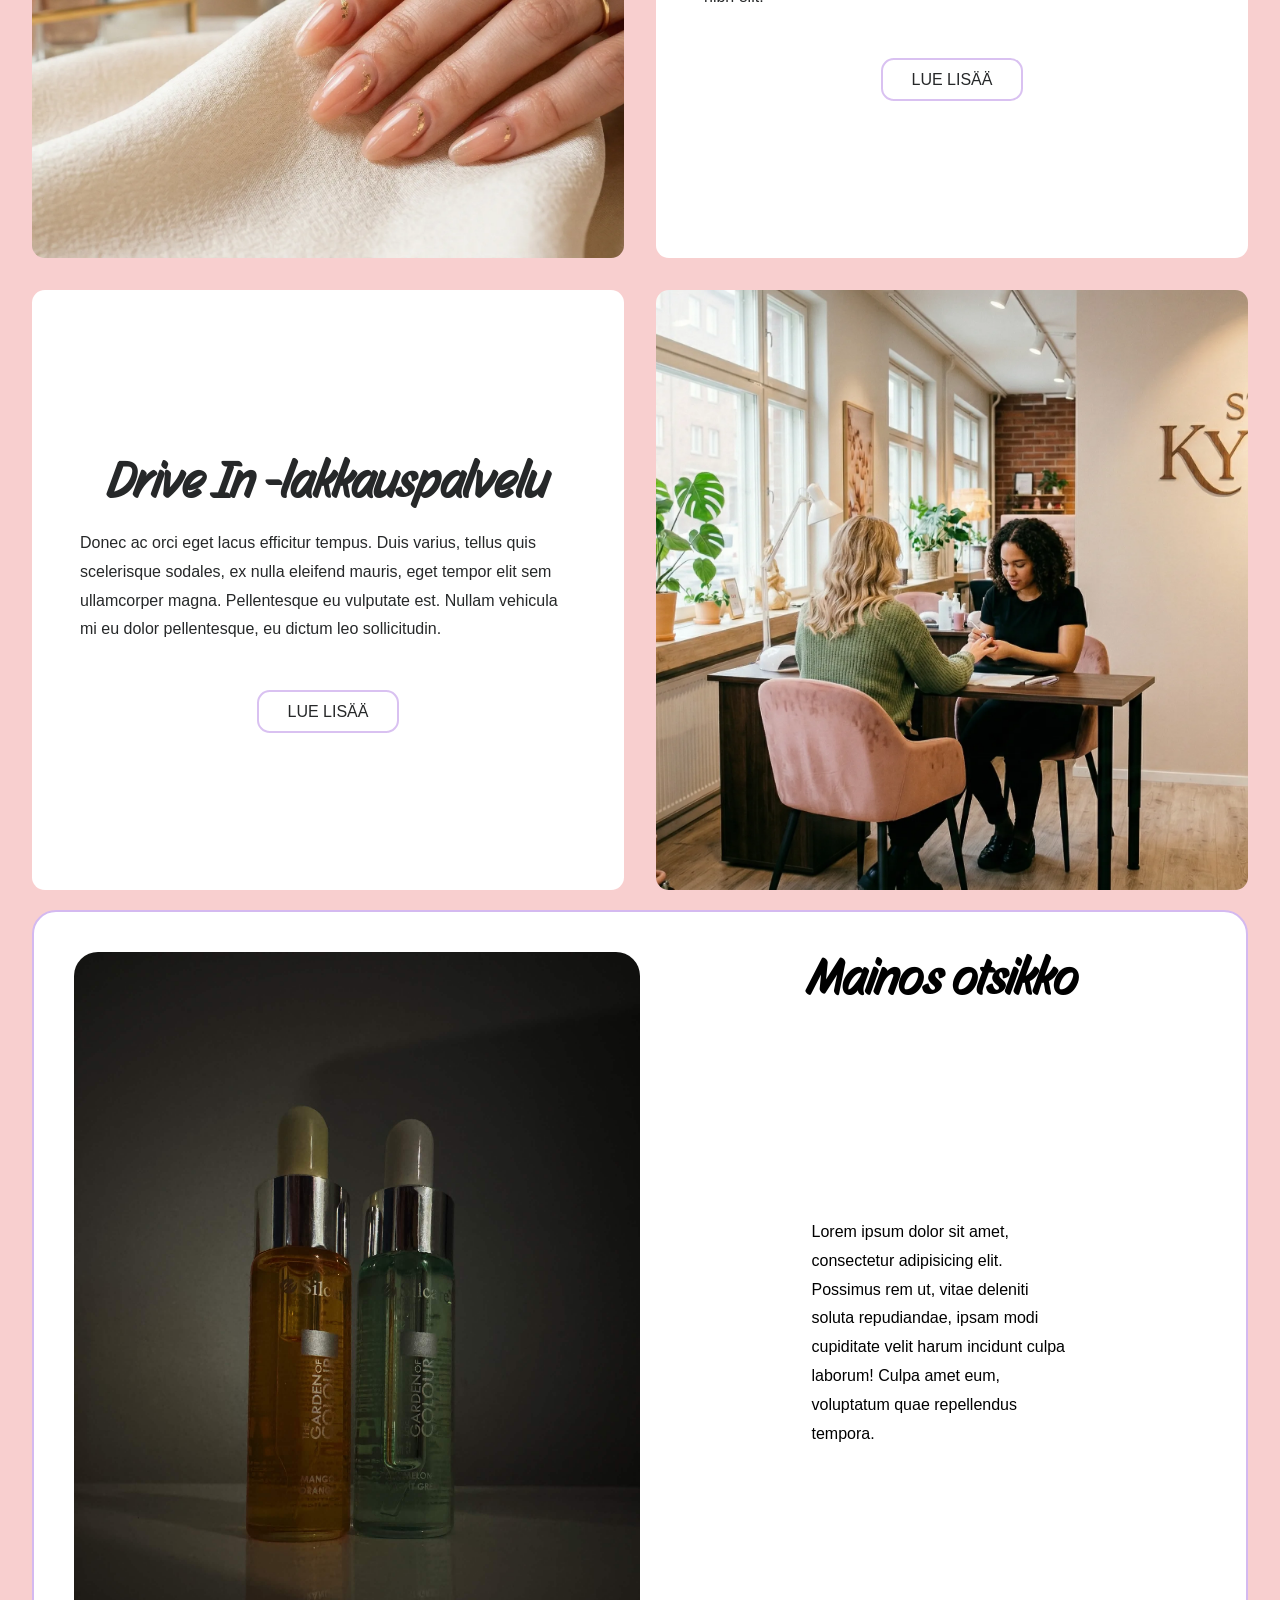
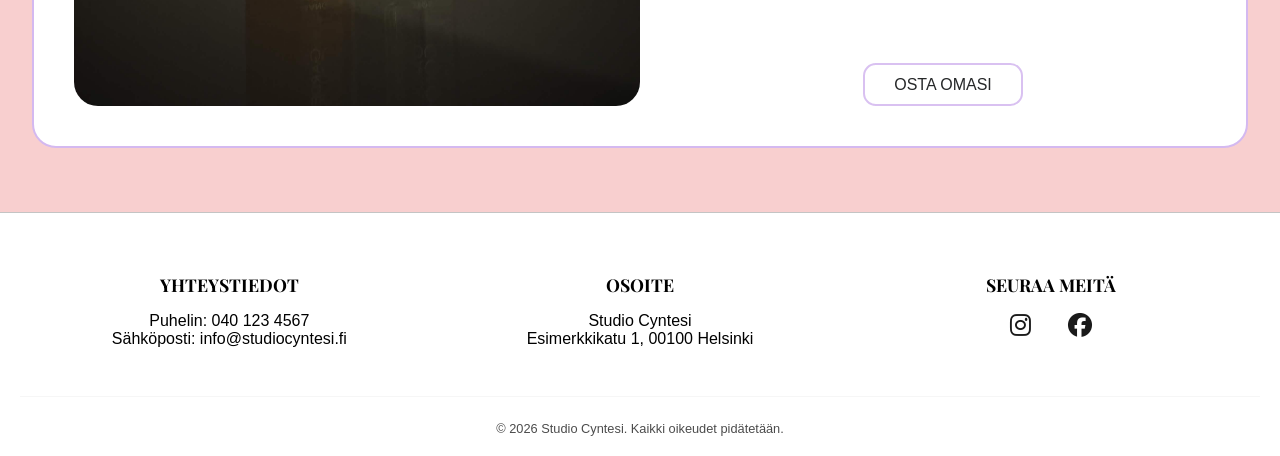
==== commit fb4d0960: "Lisätty mobiilimuotoilu mainokselle" ====
--- a/index.html
+++ b/index.html
@@ -81,7 +81,7 @@
                         <a href="#" class="luelisaa_nappi">Lue lisää</a>
                     </div>
                 </section>
-                <section class="mainos"></section>
+                <section class="mainos">
                 <div class="mainos_kehys">
                     <img class="mainos_kuva" src="Kuvat/Etusivu/Kynsiöljy.jpg" alt="Tarjouksessa oleva kynsiöljy">
                     <section class="mainos_tekstit">
@@ -89,9 +89,10 @@
                         <p>Lorem ipsum dolor sit amet, consectetur adipisicing elit. Possimus rem ut,
                             vitae deleniti soluta repudiandae, ipsam modi cupiditate velit harum incidunt culpa laborum!
                             Culpa amet eum, voluptatum quae repellendus tempora.</p>
-                        <button class="luelisaa_nappi">Osta omasi</button>
+                        <a class="luelisaa_nappi" href="HTML/verkkokauppa.html">Osta omasi</a>
                     </section>
                 </div>
+                </section>
             </div>
         </main>
 
--- a/CSS/Tyyli.css
+++ b/CSS/Tyyli.css
@@ -113,7 +113,7 @@
     display: flex;
     align-items: stretch;
     justify-content: center;
-    background-color: white;
+    background-color: #FDF2F0;
     margin-top: 2rem;
     margin-bottom: 2rem;
     min-height: 30rem;
@@ -136,13 +136,14 @@
     display: flex;
     flex-direction: column;
     justify-content: center;
-    align-items: flex-start;
+    align-items: center;
+    margin-right: 1.5rem;
     width: 60%;
 }
 
 .h1_hero {
     font-family: "Story Script", sans-serif;
-    padding: 1rem;
+    padding: 0.5rem;
     font-size: 2.8rem;
     color: #D4B9F0;
 }
@@ -150,13 +151,14 @@
 .p_hero {
     font-family: 'Inter', sans-serif;
     font-size: 1.4rem;
+    text-align: center;
 }
 
 /* HERO osa päättyy*/
 
 .sisalto_kehys {
     grid-column: 2;
-    padding: 2rem 1.3rem;
+    padding: 2rem 2rem;
 }
 
 .ristikko {
@@ -171,6 +173,8 @@
     position: relative;
     overflow: hidden;
     height: 300px;
+    border-top-left-radius: 0.8rem;
+    border-top-right-radius: 0.8rem;
 }
 
 .ristikko_kuva img {
@@ -192,10 +196,23 @@
     height: auto;
     min-height: 200px;
     margin-bottom: 3rem;
+    border-bottom-left-radius: 0.8rem;
+    border-bottom-right-radius: 0.8rem;
 }
 
 .ristikko_teksti:last-child {
     margin-bottom: 0;
+}
+
+.h2_ristikko {
+    font-family: "Story Script", sans-serif;
+    font-size: 3.2rem;
+    text-align: center;
+}
+
+.p_ristikko {
+    font-family: "Inter", sans-serif;
+    line-height: 1.8rem;
 }
 
 .luelisaa_nappi {
@@ -216,7 +233,6 @@
     transition: color 0.4s ease;
     z-index: 1;
     margin-top: 30px;
-    margin-left: 10px;
     max-width: 100%;     
     text-align: center;    
     box-sizing: border-box;
@@ -243,20 +259,9 @@
     left: 0;
 }
 
-.h2_ristikko {
-    font-family: "Story Script", sans-serif;
-    font-size: 3.2rem;
-    text-align: center;
-}
-
-.p_ristikko {
-    font-family: "Inter", sans-serif;
-    line-height: 1.8rem;
-}
-
 /* Mainos osa päättyy*/
 .mainos{
-    padding: 20px;
+    padding-top: 20px;
 }
 .mainos_kehys{
     display: flex;
@@ -297,7 +302,7 @@
     line-height: 1.8rem;
 
 }
-.mainos_tekstit button{
+.mainos_tekstit a{
     margin-top: auto;
 }
 /* Mainos osa päättyy*/
@@ -394,126 +399,48 @@
 }
 /* Verkkokauppa päättyy */
 
-
-/* FOOTERI */
-footer {
-    grid-area: footer;
-    width: 100%;
-    background-color: #fff;
-    padding: 60px 20px 20px;
-    border-top: 1px solid #0000003b;
-    margin-top: 2rem;
-}
-
-.footer-container {
-    display: flex;
-    justify-content: space-around;
-    max-width: 1200px;
-    margin: 0 auto;
-    flex-wrap: wrap;
-    gap: 2rem;
-    text-align: center;
-}
-
-.footer-section {
-    flex: 1;
-    min-width: 200px;
-}
-
-.footer-section h3 {
-    font-family: 'Playfair Display', serif;
-    margin-bottom: 1rem;
+.kysymysrivi {
+    display: flex;
+}
+
+.kysymys {
+    display: flex;
+    flex-direction: column;
+    color: rgb(38, 40, 41);
+    padding: 1.5rem;
+    background-color: white;
+    border-radius: 0.8rem;
+    max-width: 700px;
+}
+
+.tyhjaa {
+    display: flex;
+    flex-direction: column;
+    color: rgb(38, 40, 41);
+    padding: 1.5rem;
+    background-color: transparent;
+    border-radius: 0.8rem;
+    width: 0px
+}
+
+.vastaus {
+    margin-top: 0.7rem;
+}
+
+.h2_kysymys {
+    font-family: "Inter", sans-serif;
     font-size: 1.1rem;
-    text-transform: uppercase;
-}
-
-.social-links a {
-    margin: 0 15px;
-    font-size: 1.5rem;
-    color: var(--tekstivari);
-    text-decoration: none;
-    transition: all 0.3s ease;
-}
-
-.social-links a:hover {
-    color: var(--asiakas-pinkki); 
-    transform: translateY(-3px);  
-}
-
-.footer-bottom {
-    text-align: center;
-    margin-top: 3rem;
-    padding-top: 1.5rem;
-    border-top: 1px solid rgba(0,0,0,0.05);
-    font-size: 0.8rem;
-    opacity: 0.7;
-}   
-/* FOOTERI PÄÄTTYY */
-
-
-@media (min-width: 750px) {
-
-    main {
-        grid-template-columns: 1fr min(80rem, 100%) 1fr;
-    }
-
-    .ristikko {
-        display: grid;
-        grid-template-columns: 1fr 1fr;
-        grid-auto-rows: minmax(500px, auto);
-        gap: 2rem;
-    }
-
-    .ristikko_kuva {
-        height: auto;
-    }
-
-    .ristikko_teksti {
-        height: 100%;
-        margin-bottom: 0;
-    }
-
-    .ristikko div:nth-child(1) { order: 2; } 
-    .ristikko div:nth-child(2) { order: 1; }
-
-    .ristikko div:nth-child(3) { order: 3; } 
-    .ristikko div:nth-child(4) { order: 4; }
-
-    .ristikko div:nth-child(5) { order: 6; }
-    .ristikko div:nth-child(6) { order: 5; }
-
-    .galleria_kortit {
-        grid-template-columns: repeat(2, 1fr);
-    }
-
-    .verkkokauppa_kortit {
-        grid-template-columns: repeat(2, 1fr);
-    }
-}
-
-@media (min-width: 1150px) {
-
-    .ristikko {
-        grid-auto-rows: minmax(600px, auto);
-    }
-
-    .galleria_kortit {
-        grid-template-columns: repeat(3, 1fr);
-    }
-}
-
-@media (min-width: 1500px) {
-
-    .hero {
-        width: 90%;
-        border-radius: 0.8rem;
-    }
-
-    .hero_kuva img {
-        border-radius: 0.8rem;
-    }
-}
-
+    color: rgba(38, 40, 41, 0.925);
+}
+
+summary {
+    cursor: pointer;
+    list-style: none;
+}
+
+summary::-webkit-details-marker {
+    display: none;
+}
 
 /* ajanvaraussivu alkaa */
 
@@ -674,3 +601,149 @@
 }
 
 /* ajanvaraussivu päättyy */
+
+/* FOOTERI */
+footer {
+    grid-area: footer;
+    width: 100%;
+    background-color: #fff;
+    padding: 60px 20px 20px;
+    border-top: 1px solid #0000003b;
+    margin-top: 2rem;
+}
+
+.footer-container {
+    display: flex;
+    justify-content: space-around;
+    max-width: 1200px;
+    margin: 0 auto;
+    flex-wrap: wrap;
+    gap: 2rem;
+    text-align: center;
+}
+
+.footer-section {
+    flex: 1;
+    min-width: 200px;
+}
+
+.footer-section h3 {
+    font-family: 'Playfair Display', serif;
+    margin-bottom: 1rem;
+    font-size: 1.1rem;
+    text-transform: uppercase;
+}
+
+.social-links a {
+    margin: 0 15px;
+    font-size: 1.5rem;
+    color: var(--tekstivari);
+    text-decoration: none;
+    transition: all 0.3s ease;
+}
+
+.social-links a:hover {
+    color: var(--asiakas-pinkki); 
+    transform: translateY(-3px);  
+}
+
+.footer-bottom {
+    text-align: center;
+    margin-top: 3rem;
+    padding-top: 1.5rem;
+    border-top: 1px solid rgba(0,0,0,0.05);
+    font-size: 0.8rem;
+    opacity: 0.7;
+}   
+/* FOOTERI PÄÄTTYY */
+
+
+@media (min-width: 750px) {
+
+    main {
+        grid-template-columns: 1fr min(80rem, 100%) 1fr;
+    }
+
+    .ristikko {
+        display: grid;
+        grid-template-columns: 1fr 1fr;
+        grid-auto-rows: minmax(500px, auto);
+        gap: 2rem;
+    }
+
+    .ristikko_kuva {
+        height: auto;
+        border-radius: 0.8rem;
+    }
+
+    .ristikko_teksti {
+        height: 100%;
+        margin-bottom: 0;
+        border-radius: 0.8rem;
+    }
+
+    .ristikko div:nth-child(1) { order: 2; } 
+    .ristikko div:nth-child(2) { order: 1; }
+
+    .ristikko div:nth-child(3) { order: 3; } 
+    .ristikko div:nth-child(4) { order: 4; }
+
+    .ristikko div:nth-child(5) { order: 6; }
+    .ristikko div:nth-child(6) { order: 5; }
+
+    .galleria_kortit {
+        grid-template-columns: repeat(2, 1fr);
+    }
+
+    .verkkokauppa_kortit {
+        grid-template-columns: repeat(2, 1fr);
+    }
+
+    .tyhjaa {
+        width: 300px
+    }
+}
+
+@media (max-width: 768px) {
+    .mainos_kehys {
+        flex-direction: column; /* Asettaa kuvan ja tekstit päällekkäin */
+        gap: 20px;              /* Hieman pienempi väli mobiilissa näyttää usein paremmalta */
+        padding: 20px;          /* Pienemmät sisämarginaalit, jotta tila ei lopu kesken */
+    }
+
+    .mainos_kuva {
+        width: 100%;            /* Kuva täyttää koko kehyksen leveyden */
+        height: auto;           /* Pitää kuvan mittasuhteet oikeina */
+    }
+
+    .mainos_tekstit p {
+        width: 100%;            /* Antaa tekstin viedä koko käytettävissä olevan leveyden */
+    }
+}
+
+@media (min-width: 1150px) {
+
+    .ristikko {
+        grid-auto-rows: minmax(600px, auto);
+    }
+
+    .ristikko_teksti {
+        padding: 3rem;
+    }
+
+    .galleria_kortit {
+        grid-template-columns: repeat(3, 1fr);
+    }
+}
+
+@media (min-width: 1500px) {
+
+    .hero {
+        width: 90%;
+        border-radius: 0.8rem;
+    }
+
+    .hero_kuva img {
+        border-radius: 0.8rem;
+    }
+}
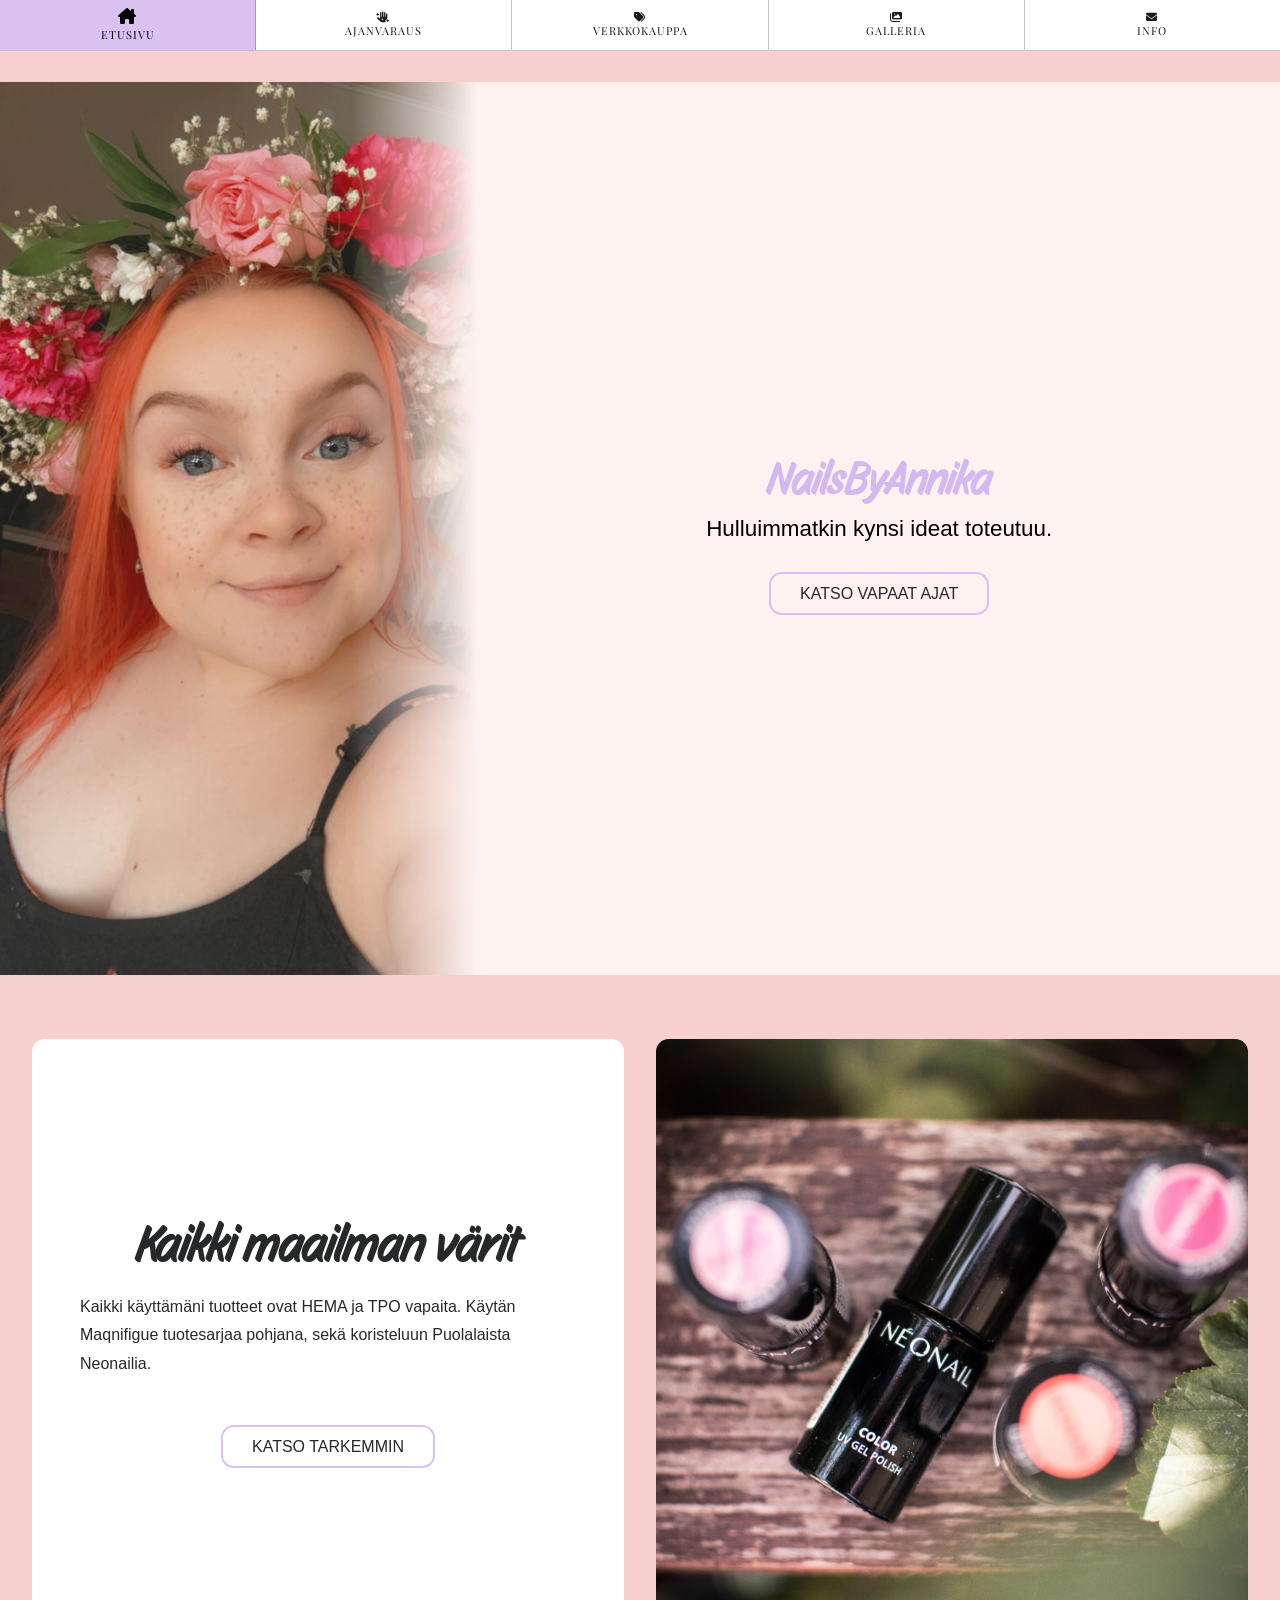
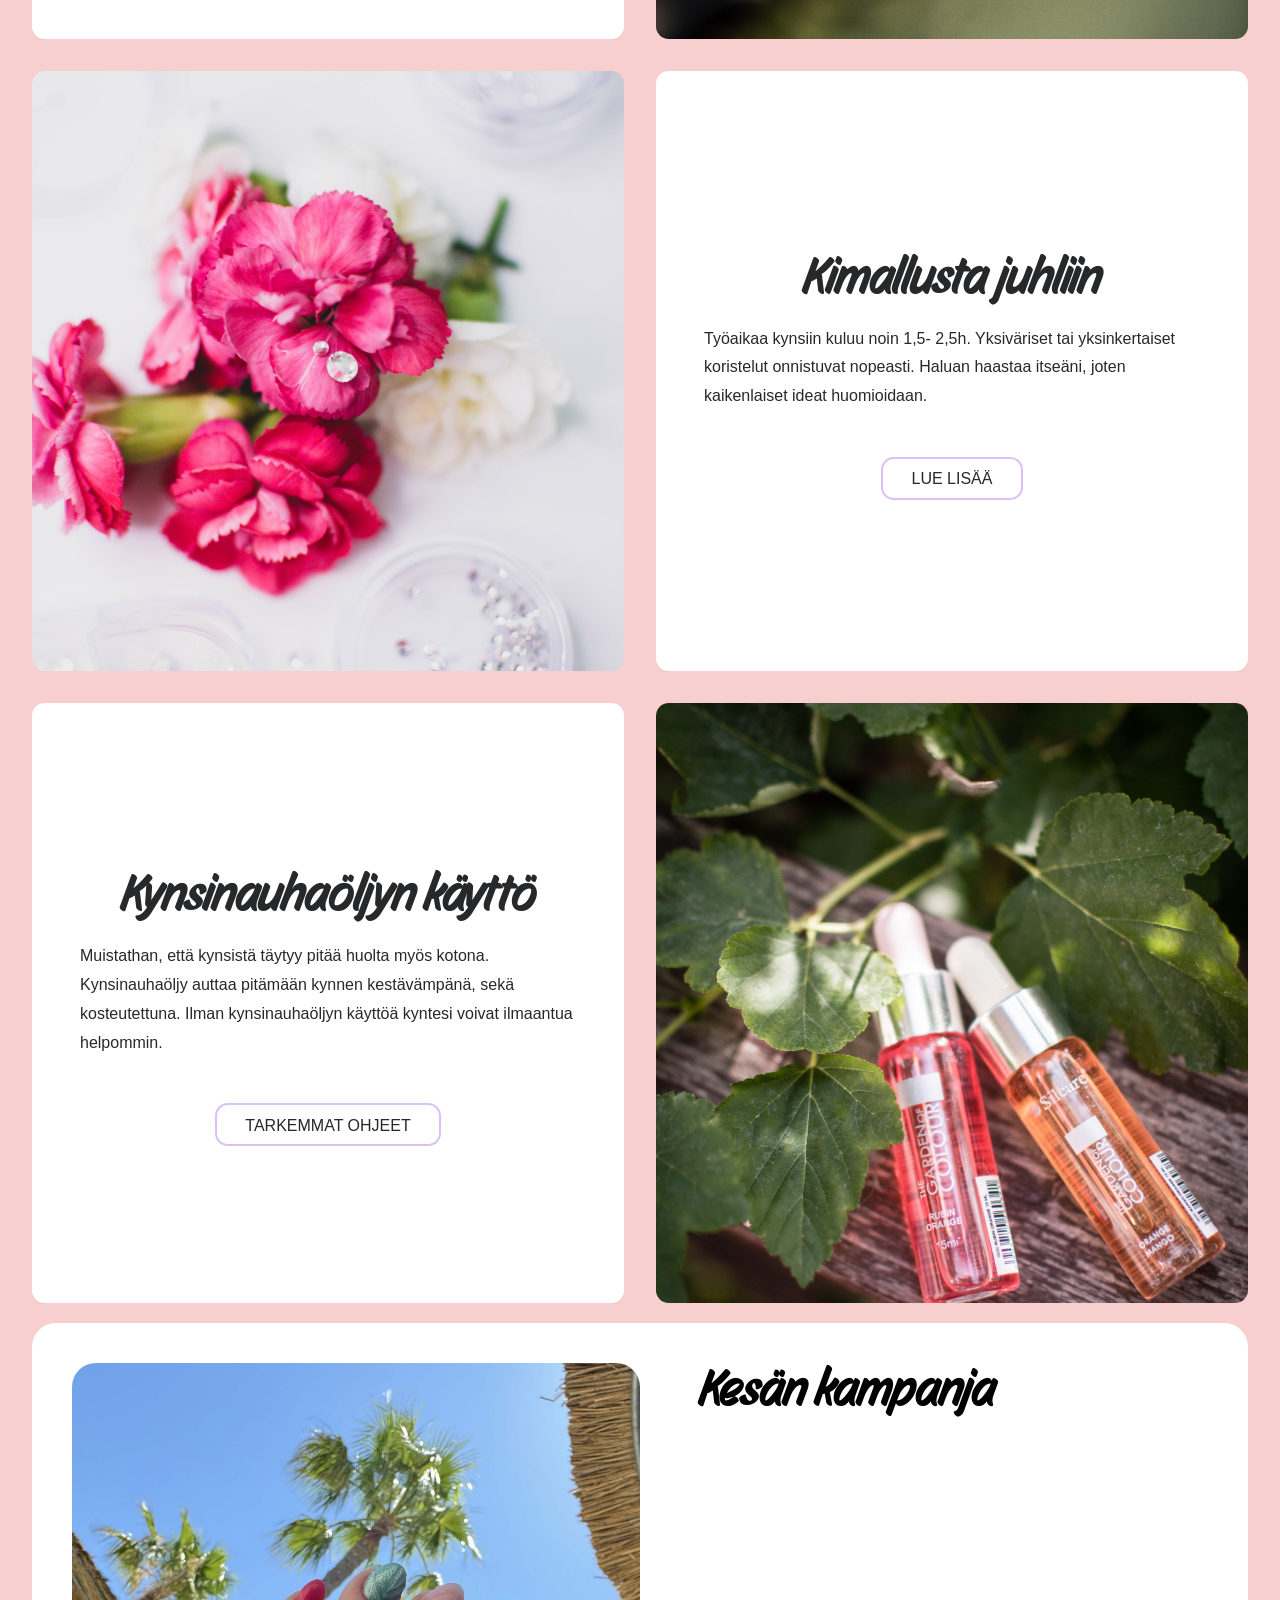
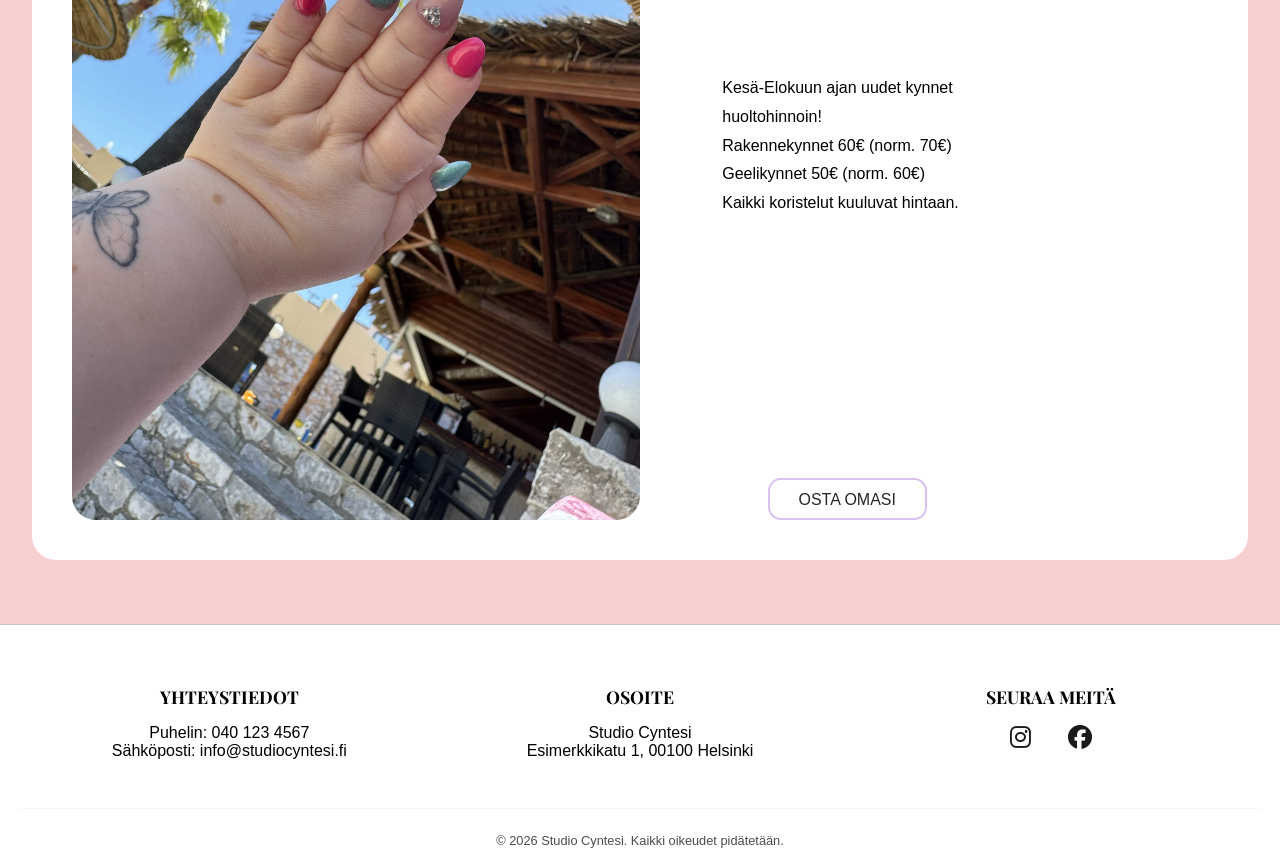
==== commit 4230dba9: "Index sivulle muutettu asiakkaan kuvat ja tekstit" ====
--- a/index.html
+++ b/index.html
@@ -40,11 +40,11 @@
         <main>
             <section class="hero">
                 <div class="hero_kuva">
-                    <img src="Kuvat/Etusivu/testikuva.webp" alt="Kuvan tekstiselite tähän.">
+                    <img src="Kuvat/Etusivu/Annika Hero.jpg" alt="Kuva kysiteknikko Annikasta">
                 </div>
                 <div class="hero_teksti">
-                    <h1 class="h1_hero">Studio Cyntesi</h1>
-                    <p class="p_hero">Liity satojen tyytyväisten asiakkaidemme joukkoon.</p>
+                    <h1 class="h1_hero">NailsByAnnika</h1>
+                    <p class="p_hero">Hulluimmatkin kynsi ideat toteutuu.</p>
                     <a href="HTML/ajanvaraus.html" class="luelisaa_nappi">Katso vapaat ajat</a>
                 </div>
             </section>
@@ -52,43 +52,44 @@
             <div class="sisalto_kehys">
                 <section class="ristikko">
                     <div class="ristikko_kuva">
-                        <img src="Kuvat/Etusivu/testikuva3.webp" alt="Kuvan seliteteksti tähän.">
+                        <img src="Kuvat/Etusivu/Neonail.jpg" alt="Kuvassa studiolla käytetyistä Neonailin tuotteista">
                     </div>
                     <div class="ristikko_teksti">
                         <h2 class="h2_ristikko">Kaikki maailman värit</h2>
-                        <p class="p_ristikko">Phasellus a lorem ut ex posuere iaculis. Curabitur porttitor leo in elit porta faucibus.
-                            Mauris efficitur magna quis augue malesuada lobortis. Morbi eget nibh risus.
-                            Integer viverra turpis sed tortor suscipit, tincidunt dignissim mi aliquam.</p>
-                        <a href="#" class="luelisaa_nappi">Lue lisää</a>
+                        <p class="p_ristikko">Kaikki käyttämäni tuotteet ovat HEMA ja TPO vapaita. 
+                            Käytän Maqnifigue tuotesarjaa pohjana, sekä koristeluun Puolalaista Neonailia.</p>
+                        <a href="HTML/galleria.html" class="luelisaa_nappi">Katso tarkemmin</a>
                     </div>
                     <div class="ristikko_kuva">
-                        <img src="Kuvat/Etusivu/testikuva2.webp" alt="Kuvan seliteteksti tähän.">
+                        <img src="Kuvat/Etusivu/Kimallusta.jpg" alt="Kuvassa ruusu, jonka keskellä timantti.">
                     </div>
                     <div class="ristikko_teksti">
                         <h2 class="h2_ristikko">Kimallusta juhliin</h2>
-                        <p class="p_ristikko">Aenean commodo ligula vitae semper accumsan. Donec hendrerit odio in justo vehicula dapibus.
-                            Phasellus at ullamcorper lectus. Donec nec magna a orci consectetur sagittis sit amet in augue. Donec at nibh elit.</p>
-                        <a href="#" class="luelisaa_nappi">Lue lisää</a>
+                        <p class="p_ristikko">Työaikaa kynsiin kuluu noin 1,5- 2,5h. 
+                            Yksiväriset tai yksinkertaiset koristelut onnistuvat nopeasti. 
+                            Haluan haastaa itseäni, joten kaikenlaiset ideat huomioidaan.</p>
+                        <a href="HTML/galleria.html" class="luelisaa_nappi">Lue lisää</a>
                     </div>
                     <div class="ristikko_kuva">
-                        <img src="Kuvat/Etusivu/testikuva4.webp" alt="Kuvan seliteteksti tähän.">
+                        <img src="Kuvat/Etusivu/Kynsien hoito.jpg" alt="Kuvassa kaksi kynsiöljy pulloa metsäisessä ympäristössä">
                     </div>
                     <div class="ristikko_teksti">
-                        <h2 class="h2_ristikko">Drive In -lakkauspalvelu</h2>
-                        <p class="p_ristikko">Donec ac orci eget lacus efficitur tempus.
-                            Duis varius, tellus quis scelerisque sodales, ex nulla eleifend mauris, eget tempor elit sem ullamcorper magna.
-                            Pellentesque eu vulputate est. Nullam vehicula mi eu dolor pellentesque, eu dictum leo sollicitudin.</p>
-                        <a href="#" class="luelisaa_nappi">Lue lisää</a>
+                        <h2 class="h2_ristikko">Kynsinauhaöljyn käyttö</h2>
+                        <p class="p_ristikko">Muistathan, että kynsistä täytyy pitää huolta myös kotona. 
+                            Kynsinauhaöljy auttaa pitämään kynnen kestävämpänä, sekä kosteutettuna. 
+                            Ilman kynsinauhaöljyn käyttöä kyntesi voivat ilmaantua helpommin.</p>
+                        <a href="HTML/useinkysyttyä.html" class="luelisaa_nappi">Tarkemmat ohjeet</a>
                     </div>
                 </section>
                 <section class="mainos">
                 <div class="mainos_kehys">
-                    <img class="mainos_kuva" src="Kuvat/Etusivu/Kynsiöljy.jpg" alt="Tarjouksessa oleva kynsiöljy">
+                    <img class="mainos_kuva" src="Kuvat/Etusivu/Kesä kamppis kynnet.jpg" alt="Tarjouksessa oleva kynsiöljy">
                     <section class="mainos_tekstit">
-                        <h2>Mainos otsikko</h2>
-                        <p>Lorem ipsum dolor sit amet, consectetur adipisicing elit. Possimus rem ut,
-                            vitae deleniti soluta repudiandae, ipsam modi cupiditate velit harum incidunt culpa laborum!
-                            Culpa amet eum, voluptatum quae repellendus tempora.</p>
+                        <h2>Kesän kampanja</h2>
+                        <p>Kesä-Elokuun ajan uudet kynnet huoltohinnoin! 
+                            <br> Rakennekynnet 60€ (norm. 70€) 
+                            <br> Geelikynnet 50€ (norm. 60€) 
+                            <br> Kaikki koristelut kuuluvat hintaan.</p>
                         <a class="luelisaa_nappi" href="HTML/verkkokauppa.html">Osta omasi</a>
                     </section>
                 </div>
--- a/CSS/Tyyli.css
+++ b/CSS/Tyyli.css
@@ -270,7 +270,6 @@
     background-color: white;
     padding: 40px;
     border-radius: 24px;
-    border: 2px solid var(--asiakas-violetti);
 }
 
 .mainos_kuva{
@@ -296,7 +295,7 @@
 .mainos_tekstit p{
     margin-top: auto;
     margin-bottom: 20px;
-    width: 50%; 
+    width: 0%; 
     min-width: 250px;
     font-family: "Inter", sans-serif;
     line-height: 1.8rem;
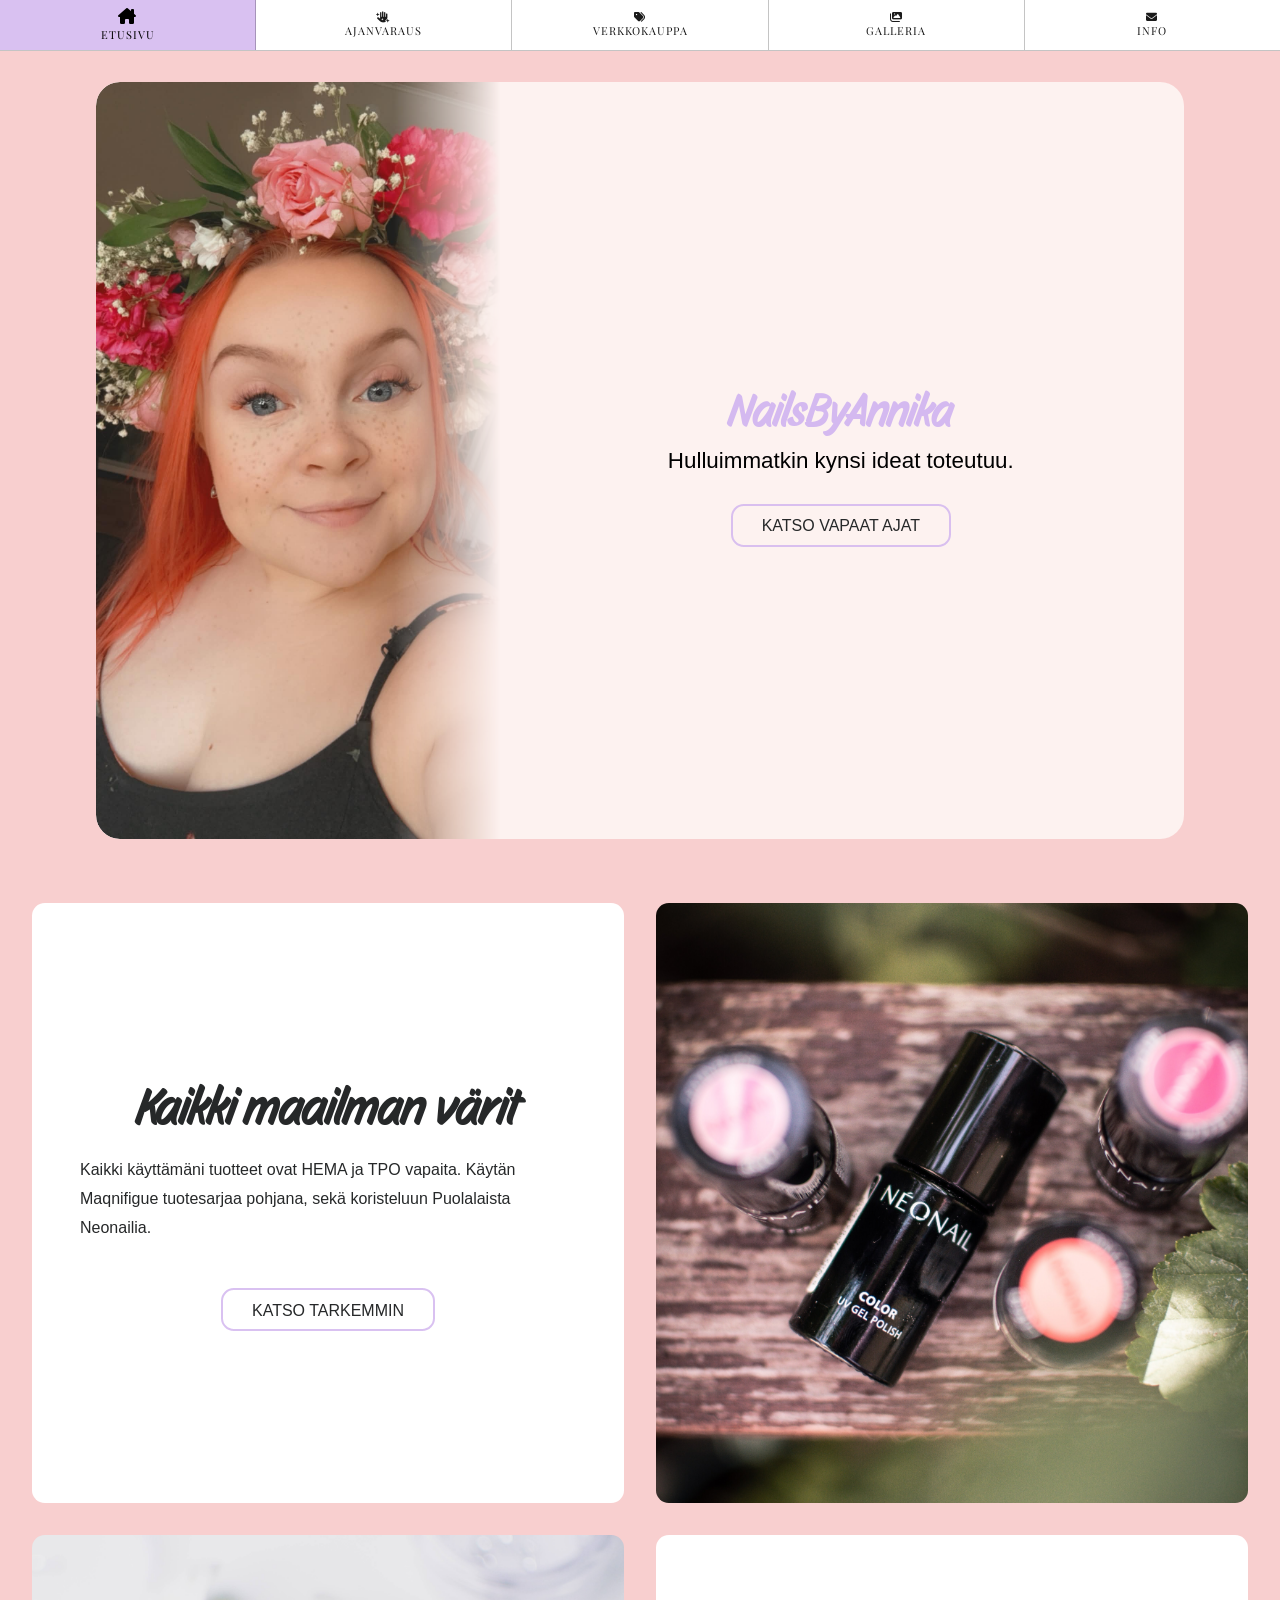
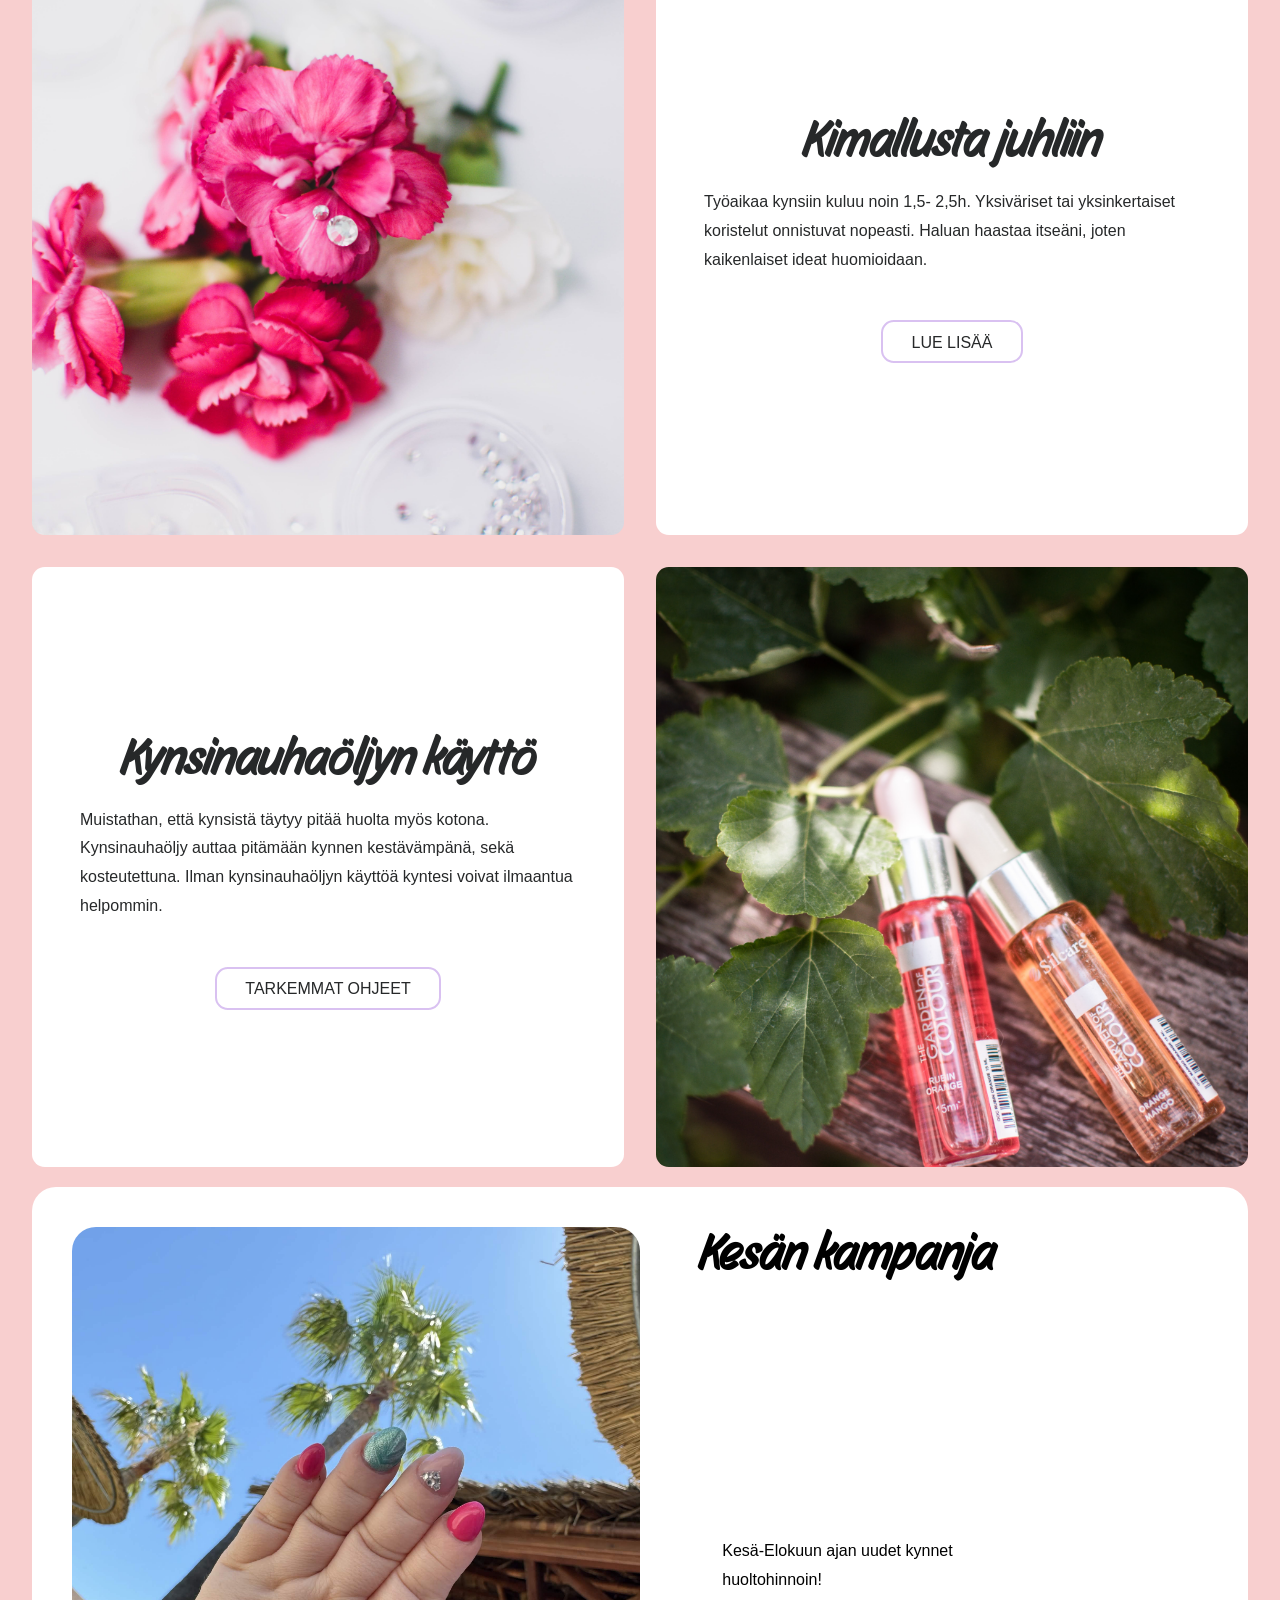
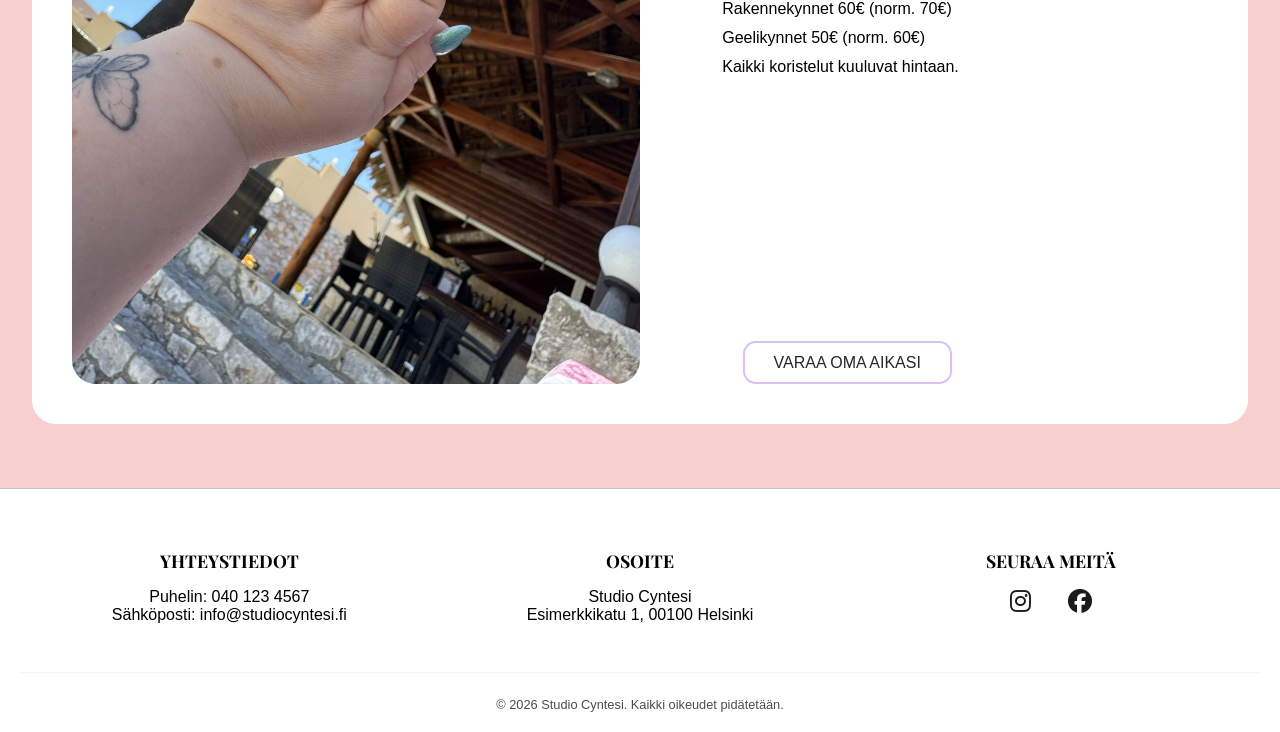
==== commit c27216ef: "Titlet ja descriptiot lisätty" ====
--- a/index.html
+++ b/index.html
@@ -3,8 +3,8 @@
     <head>
         <meta charset="UTF-8">
         <meta name="viewport" content="width=device-width, initial-scale=1.0">
-        <title>Title tähän</title>
-        <meta name="description" content="Sisältökuvaus sivusta tähän hakukonetuloksia varten.">
+        <title>NailsByAnnika</title>
+        <meta name="description" content="Kynsistudio NailsByAnnika verkkosivut. Etusivu studion sivustolle. Sivulta löytyy tärkeimmät tiedot ja linkki ajanvaraukseen sekä verkkokauppaan.">
         <link rel="stylesheet" href="CSS/Tyyli.css">
         <link rel="stylesheet" href="https://fonts.googleapis.com/css?family=Story+Script">
         <link href="https://fonts.googleapis.com/css2?family=Playfair+Display:wght@400;700&display=swap" rel="stylesheet">
@@ -83,14 +83,14 @@
                 </section>
                 <section class="mainos">
                 <div class="mainos_kehys">
-                    <img class="mainos_kuva" src="Kuvat/Etusivu/Kesä kamppis kynnet.jpg" alt="Tarjouksessa oleva kynsiöljy">
+                    <img class="mainos_kuva" src="Kuvat/Etusivu/Kesä kamppis kynnet.jpg" alt="Kuva toteutuneista kesäkynsistä">
                     <section class="mainos_tekstit">
                         <h2>Kesän kampanja</h2>
                         <p>Kesä-Elokuun ajan uudet kynnet huoltohinnoin! 
                             <br> Rakennekynnet 60€ (norm. 70€) 
                             <br> Geelikynnet 50€ (norm. 60€) 
                             <br> Kaikki koristelut kuuluvat hintaan.</p>
-                        <a class="luelisaa_nappi" href="HTML/verkkokauppa.html">Osta omasi</a>
+                        <a class="luelisaa_nappi" href="HTML/ajanvaraus.html">Varaa oma aikasi</a>
                     </section>
                 </div>
                 </section>
--- a/CSS/Tyyli.css
+++ b/CSS/Tyyli.css
@@ -109,7 +109,7 @@
 
 .hero {
     grid-column: 1 / -1;
-    width: 100%;
+    width: 85%;
     display: flex;
     align-items: stretch;
     justify-content: center;
@@ -117,6 +117,7 @@
     margin-top: 2rem;
     margin-bottom: 2rem;
     min-height: 30rem;
+    border-radius: 24px;
 }
 
 .hero_kuva {
@@ -128,6 +129,7 @@
     height: 100%;
     object-fit: cover;
     display: block;
+    border-radius: 24px;
     -webkit-mask-image: linear-gradient(to right, black 70%, transparent 95%);
     mask-image: linear-gradient(to right, black 70%, transparent 95%);
 }
@@ -321,15 +323,26 @@
     align-items: center;
     padding:  20px;
     border-radius: 24px;
-    border: 4px solid var(--asiakas-violetti);
     background-color: var(--korostus);
 
 }
 
 .galleria_kortti_kuva{
-    width: 100%;
-    height: 100%; 
+    position: relative;
     border-radius: 12px;
+    overflow: hidden;
+    height: 350px;
+    width: 300px;
+    flex-shrink: 0;
+}
+.galleria_kortti_kuva img {
+    position: absolute;
+    top: 0;
+    left: 0;
+    width: 100%;
+    height: 100%;
+    object-fit: cover;       
+    object-position: center; 
 }
 .galleria_kortti_valiviiva{
     width: 60%;
@@ -360,17 +373,27 @@
     flex-direction: column;
     padding:  20px;
     border-radius: 24px;
-    border: 4px solid var(--asiakas-violetti);
-    background-color: var(--korostus);
-}
+    background-color: white;
+}
+
 .verkkokauppa_vaaka{
     display: flex;
     flex-direction: row;
 }
 .verkkokauppa_kuva{
-    width: 45%;
+    position: relative;
+    border-radius: 12px;
+    overflow: hidden;
+    height: 300px;
+    width: 200px;
+    flex-shrink: 0;
+}
+.verkkokauppa_kuva img {
+    position: absolute;
+    width: 100%;
     height: 100%;
-    border-radius: 12px;
+    object-fit: cover;
+    object-position: center;
 }
 .verkkokauppa_jakoviiva{
     width: 2px;
@@ -481,7 +504,7 @@
 /* pystytolpat sääntöihin */
 .pystyviiva {
     width: 1px;
-    background-color: rgba(0, 0, 0, 0.1);
+    background-color: rgba(0, 0, 0, 0.2);
     margin: 0 10px;
 }
 
@@ -571,6 +594,9 @@
     color: #bc8e70;
     text-align: center;
     margin-bottom: 5px;
+}
+.palvelu_teksti h3{
+    margin-bottom: 20px;
 }
 
 /* pisterivit hinnastoon */
